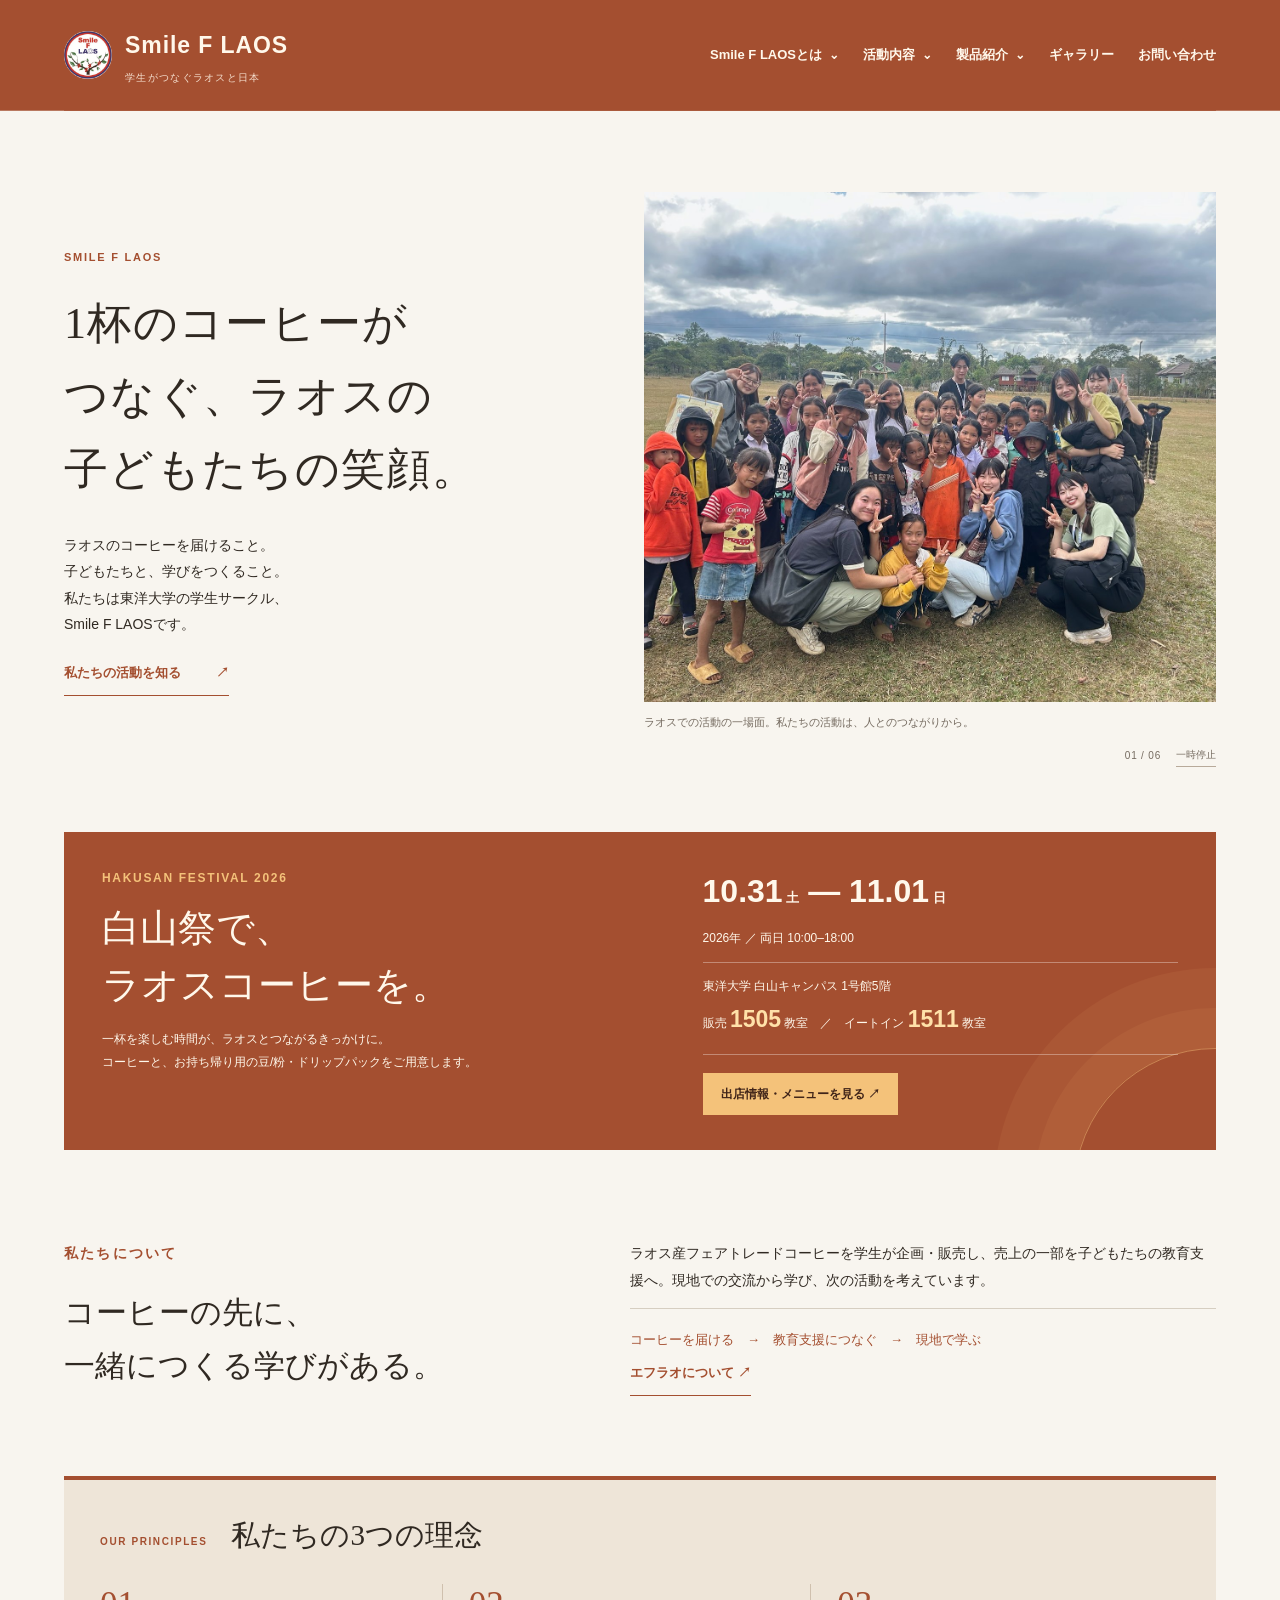
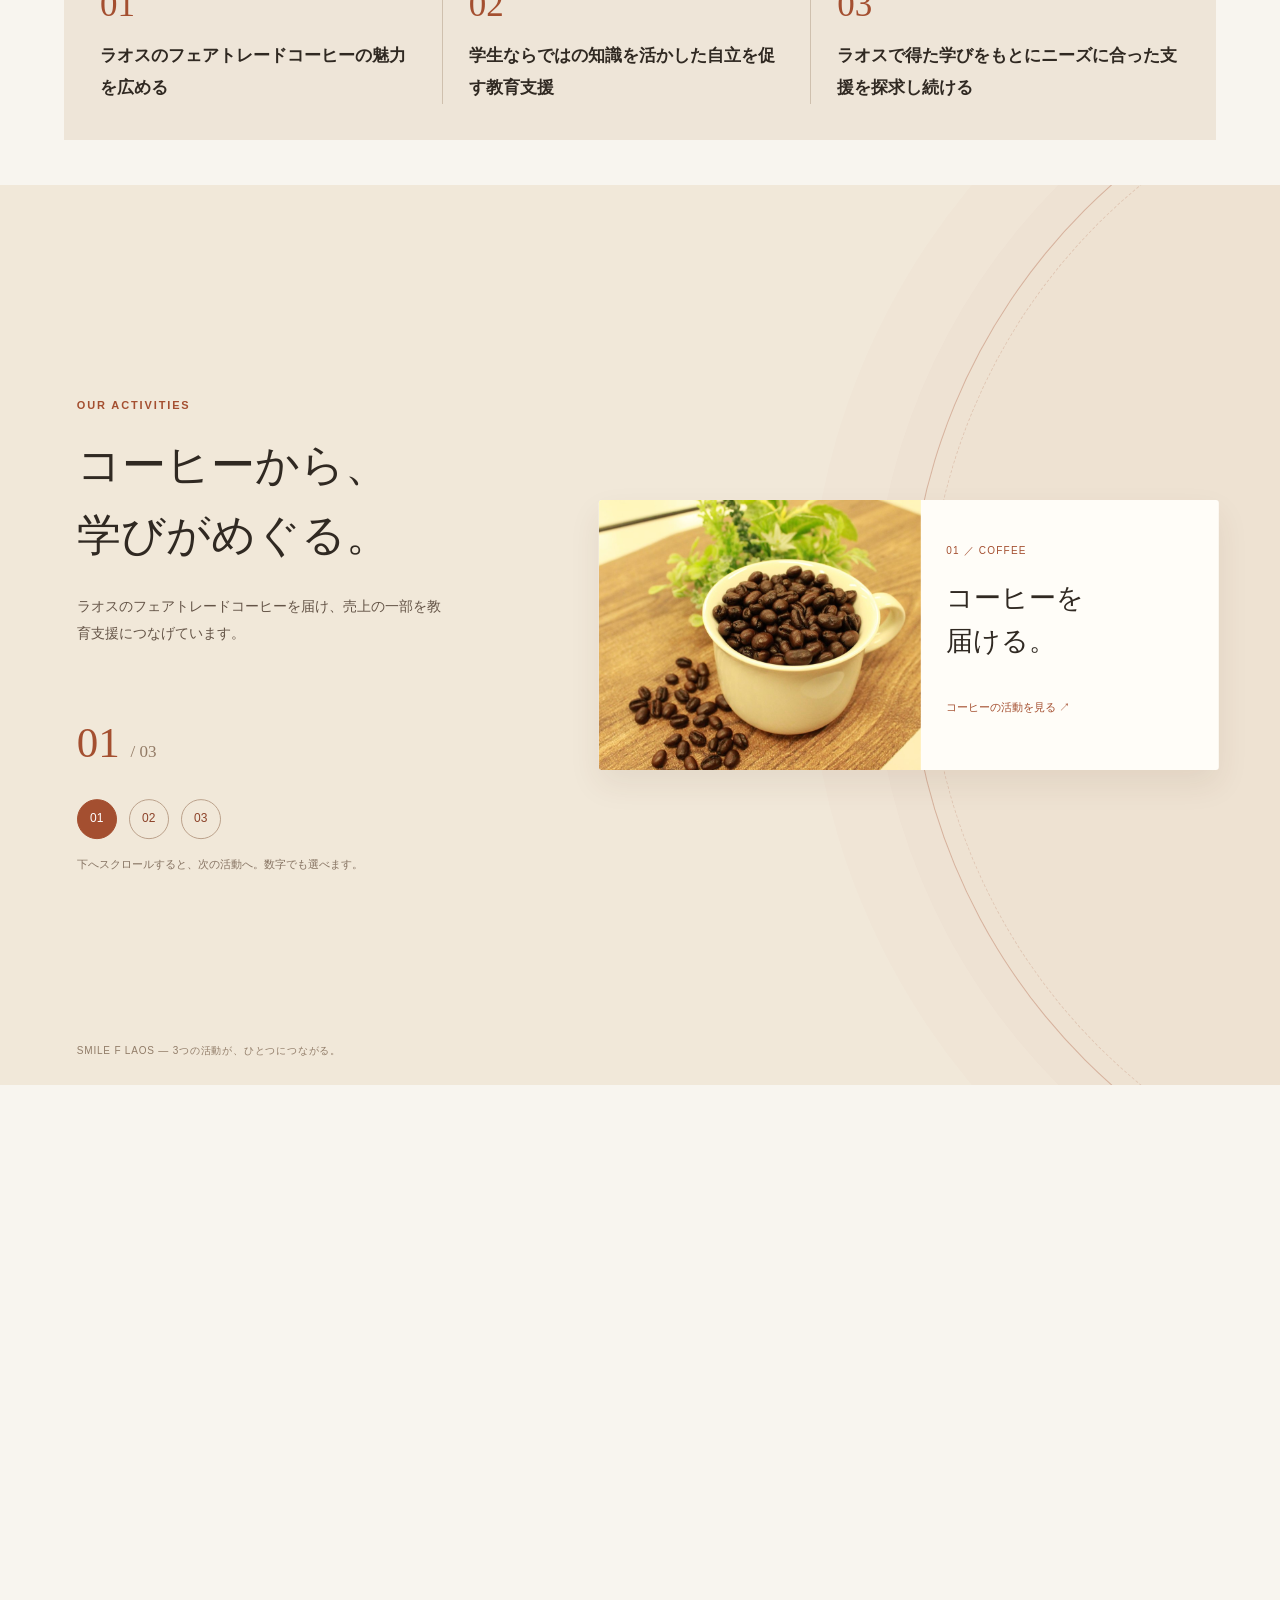
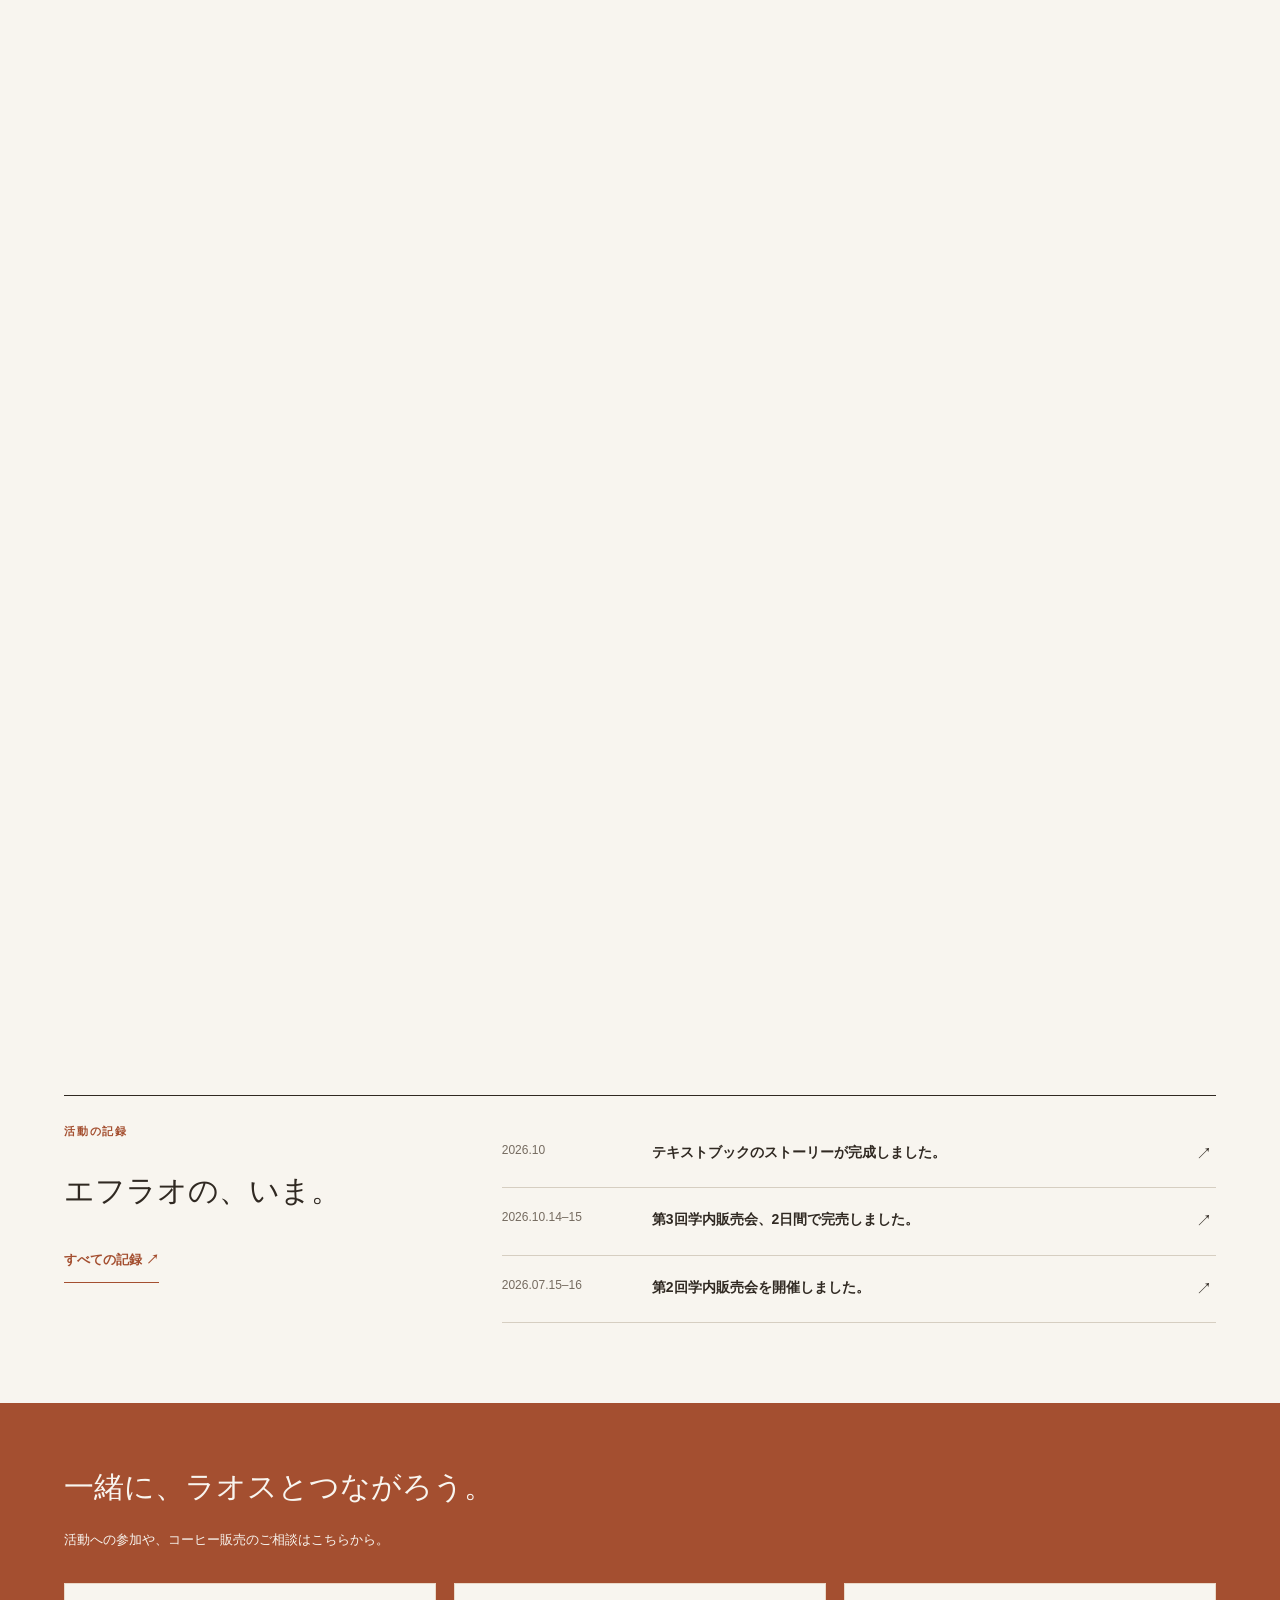
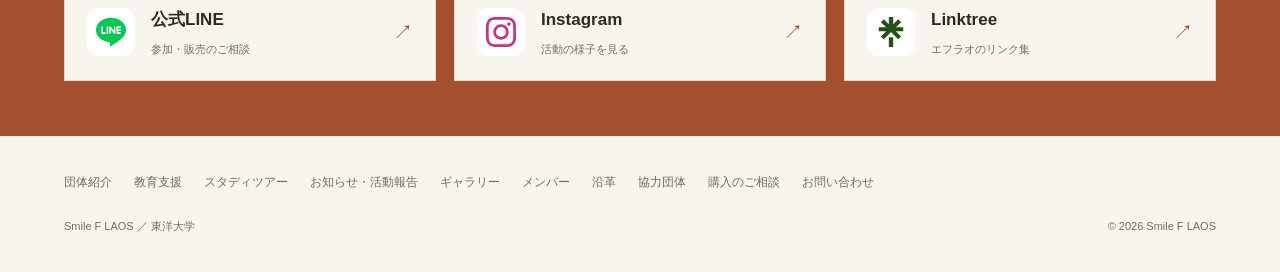
==== index.html @ 6696f531 "Improve social link previews and site icons" ====
<!doctype html>
<html lang="ja">
<head>
<meta charset="utf-8">
<meta name="viewport" content="width=device-width,initial-scale=1">
<title>Smile F LAOS｜東洋大学のラオス支援サークル</title>
<meta name="description" content="Smile F LAOS（エフラオ）は、ラオス産フェアトレードコーヒーの販売と教育支援に取り組む東洋大学の学生サークルです。白山祭2026の出店案内や活動の記録を紹介します。">
<script src="assets/js/page-start.js"></script>
<link rel="stylesheet" href="assets/css/home.css">
<link rel="stylesheet" href="assets/css/site.css?v=20261024-content">
<link rel="stylesheet" href="assets/css/home-details.css">
<link rel="stylesheet" href="assets/css/content-round.css?v=20261024">
<!-- Sharing metadata -->
<link rel="canonical" href="https://smile-f-laos.github.io/Flao-hp/">
<meta property="og:type" content="website">
<meta property="og:site_name" content="Smile F LAOS">
<meta property="og:locale" content="ja_JP">
<meta property="og:title" content="Smile F LAOS｜東洋大学のラオス支援サークル">
<meta property="og:description" content="Smile F LAOS（エフラオ）は、ラオス産フェアトレードコーヒーの販売と教育支援に取り組む東洋大学の学生サークルです。白山祭2026の出店案内や活動の記録を紹介します。">
<meta property="og:url" content="https://smile-f-laos.github.io/Flao-hp/">
<meta property="og:image" content="https://smile-f-laos.github.io/Flao-hp/assets/images/sharing/og-default.jpg">
<meta property="og:image:secure_url" content="https://smile-f-laos.github.io/Flao-hp/assets/images/sharing/og-default.jpg">
<meta property="og:image:type" content="image/jpeg">
<meta property="og:image:width" content="1200">
<meta property="og:image:height" content="630">
<meta property="og:image:alt" content="Smile F LAOS 学生がつなぐラオスと日本。ラオスでの活動写真。">
<meta name="twitter:card" content="summary_large_image">
<meta name="twitter:title" content="Smile F LAOS｜東洋大学のラオス支援サークル">
<meta name="twitter:description" content="Smile F LAOS（エフラオ）は、ラオス産フェアトレードコーヒーの販売と教育支援に取り組む東洋大学の学生サークルです。白山祭2026の出店案内や活動の記録を紹介します。">
<meta name="twitter:image" content="https://smile-f-laos.github.io/Flao-hp/assets/images/sharing/og-default.jpg">
<link rel="icon" type="image/png" sizes="32x32" href="assets/images/brand/favicon-32.png">
<link rel="apple-touch-icon" sizes="180x180" href="assets/images/brand/apple-touch-icon.png">
<!-- /Sharing metadata -->
</head>
<body>
<a class="skip-link" href="#main-content">本文へ移動</a>
<div class="wrap">
<header>
<a class="brand" href="#">
<img src="assets/images/brand/logo.jpg" alt="エフラオのロゴ">
<div>
<b>Smile F LAOS</b>
<small>学生がつなぐラオスと日本</small>
</div>
</a>
<nav class="site-nav" aria-label="グローバルナビゲーション">
<details class="site-nav-group">
<summary>Smile F LAOSとは</summary>
<div class="site-subnav">
<a href="about.html">団体紹介</a>
<a href="members.html">構成・メンバー紹介</a>
<a href="history.html">エフラオの歩み</a>
<a href="about.html#about-laos">ラオス概要</a>
</div>
</details>
<details class="site-nav-group">
<summary>活動内容</summary>
<div class="site-subnav">
<a href="#activities">主な活動</a>
<a href="coffee.html">コーヒー</a>
<a href="education.html">教育支援</a>
<a href="studytour.html">スタディツアー</a>
<a href="news.html">お知らせ</a>
</div>
</details>
<details class="site-nav-group">
<summary>製品紹介</summary>
<div class="site-subnav">
<a href="coffee.html">コーヒー</a>
<a href="order.html">購入のご相談</a>
</div>
</details>
<a href="gallery.html">ギャラリー</a>
<a href="contact.html">お問い合わせ</a>
</nav>
</header>
<main id="main-content">
<section class="hero">
<div>
<p class="eyebrow">SMILE F LAOS</p>
<h1>1杯のコーヒーが<br>つなぐ、ラオスの<br>子どもたちの笑顔。</h1>
<p class="body">ラオスのコーヒーを届けること。<br>子どもたちと、学びをつくること。<br>私たちは東洋大学の学生サークル、<br>Smile F LAOSです。</p>
<a class="textlink" href="#about">私たちの活動を知る <span>↗</span>
</a>
</div>
<figure>
<div class="hero-slideshow" aria-label="ラオスでの活動写真">
<img src="assets/images/home/hero-01.jpg" alt="ラオスでの活動写真 1" class="hero-photo-slide is-active">
<img src="assets/images/home/hero-02.jpg" alt="ラオスでの活動写真 2" class="hero-photo-slide" aria-hidden="true">
<img src="assets/images/home/hero-03.jpg" alt="ラオスでの活動写真 3" class="hero-photo-slide" aria-hidden="true">
<img src="assets/images/home/hero-04.jpg" alt="ラオスでの活動写真 4" class="hero-photo-slide" aria-hidden="true">
<img src="assets/images/home/hero-05.jpg" alt="ラオスでの活動写真 5" class="hero-photo-slide" aria-hidden="true">
<img src="assets/images/home/hero-06.jpg" alt="ラオスでの活動写真 6" class="hero-photo-slide" aria-hidden="true">
</div>
<figcaption class="caption">ラオスでの活動の一場面。私たちの活動は、人とのつながりから。</figcaption>
<div class="hero-photo-controls">
<span class="hero-photo-count" aria-hidden="true">01 / 06</span>
<button type="button" class="hero-photo-pause">一時停止</button>
</div>
</figure>
</section>
<section class="festival-v2" aria-labelledby="festival-title">
<div>
<p class="festival-kicker">HAKUSAN FESTIVAL 2026</p>
<h2 id="festival-title">白山祭で、<br>ラオスコーヒーを。</h2>
<p>一杯を楽しむ時間が、ラオスとつながるきっかけに。<br>コーヒーと、お持ち帰り用の豆/粉・ドリップパックをご用意します。</p>
</div>
<div>
<div class="festival-date">10.31<small> 土</small> — 11.01<small> 日</small>
</div>
<p>2026年 ／ 両日 10:00–18:00</p>
<div class="festival-places">東洋大学 白山キャンパス 1号館5階<br>販売 <strong>1505</strong> 教室　／　イートイン <strong>1511</strong> 教室</div>
<a class="festival-cta" href="news.html#hakusan2026">出店情報・メニューを見る ↗</a>
</div>
</section>
<section class="intro" id="about">
<div>
<p class="eyebrow">私たちについて</p>
<h2>コーヒーの先に、<br>一緒につくる学びがある。</h2>
</div>
<div>
<p>ラオス産フェアトレードコーヒーを学生が企画・販売し、売上の一部を子どもたちの教育支援へ。現地での交流から学び、次の活動を考えています。</p>
<div class="cycle">
<span>コーヒーを届ける</span>
<span>→</span>
<span>教育支援につなぐ</span>
<span>→</span>
<span>現地で学ぶ</span>
</div>

<a class="textlink" href="about.html">エフラオについて ↗</a>
</div>
<section class="home-principles-feature" aria-labelledby="home-principles-title"><div class="principles-heading"><p>OUR PRINCIPLES</p><h2 id="home-principles-title">私たちの3つの理念</h2></div><ol><li>ラオスのフェアトレードコーヒーの魅力を広める</li><li>学生ならではの知識を活かした自立を促す教育支援</li><li>ラオスで得た学びをもとにニーズに合った支援を探求し続ける</li></ol></section>
</section>
<section class="orbit-section" id="activities" aria-labelledby="orbit-title">
<div class="orbit-stage">
<div class="orbit-disk" aria-hidden="true">
</div>
<div class="orbit-copy">
<p class="orbit-kicker">OUR ACTIVITIES</p>
<h2 id="orbit-title">コーヒーから、<br>学びがめぐる。</h2>
<p class="orbit-description" aria-live="polite">ラオスのフェアトレードコーヒーを届け、売上の一部を教育支援につなげています。</p>
<div class="orbit-index">
<span id="orbit-current">01</span> <small>/ 03</small>
</div>
<div class="orbit-controls" aria-label="活動を選択">
<button type="button" data-orbit="0" aria-label="コーヒーを選ぶ" aria-pressed="true">01</button>
<button type="button" data-orbit="1" aria-label="教育支援を選ぶ" aria-pressed="false">02</button>
<button type="button" data-orbit="2" aria-label="スタディツアーを選ぶ" aria-pressed="false">03</button>
</div>
<p class="orbit-hint">下へスクロールすると、次の活動へ。数字でも選べます。</p>
</div>
<div class="orbit-window">
<a class="orbit-card" href="coffee.html">
<img src="assets/images/home/pillar-coffee.jpg" alt="コーヒーの販売活動">
<div class="orbit-card-info">
<span>01 ／ COFFEE</span>
<h3>コーヒーを<wbr>届ける。</h3>
<p>コーヒーの活動を見る ↗</p>
</div>
</a>
<a class="orbit-card" href="education.html">
<img src="assets/images/home/pillar-education.jpg" alt="教育支援の活動">
<div class="orbit-card-info">
<span>02 ／ EDUCATION</span>
<h3>子どもたちと<wbr>学ぶ。</h3>
<p>教育支援の活動を見る ↗</p>
</div>
</a>
<a class="orbit-card" href="studytour.html">
<img src="assets/images/home/pillar-studytour.jpg" alt="スタディツアーの活動">
<div class="orbit-card-info">
<span>03 ／ STUDY TOUR</span>
<h3>現地で、<wbr>出会う。</h3>
<p>スタディツアーを見る ↗</p>
</div>
</a>
</div>
<div class="orbit-footer">SMILE F LAOS — 3つの活動が、ひとつにつながる。</div>
</div>
</section>
<section class="journal" id="journal">
<div>
<p class="eyebrow">活動の記録</p>
<h2 id="news">エフラオの、いま。</h2>
<a class="textlink" href="news.html">すべての記録 ↗</a>
</div>
<ul class="entries">
<li>
<time>2026.10</time>
<a href="news.html#education-plan">テキストブックのストーリーが完成しました。</a>
<span>↗</span>
</li>
<li>
<time>2026.10.14–15</time>
<a href="news.html#campus-sale-3">第3回学内販売会、2日間で完売しました。</a>
<span>↗</span>
</li>
<li>
<time>2026.07.15–16</time>
<a href="news.html#campus-sale-2">第2回学内販売会を開催しました。</a>
<span>↗</span>
</li>
</ul>
</section>
</main>
</div>
<section class="join home-contact" id="contact">
<div>
<h2>一緒に、ラオスとつながろう。</h2>
<p>活動への参加や、コーヒー販売のご相談はこちらから。</p>
</div>
<div class="contact-links"><a class="home-social-link" href="https://lin.ee/xcI0PXX" target="_blank" rel="noopener noreferrer"><span class="social-icon"><svg fill="#06C755" aria-hidden="true" focusable="false" viewBox="0 0 24 24" xmlns="http://www.w3.org/2000/svg"><path d="M19.365 9.863c.349 0 .63.285.63.631 0 .345-.281.63-.63.63H17.61v1.125h1.755c.349 0 .63.283.63.63 0 .344-.281.629-.63.629h-2.386c-.345 0-.627-.285-.627-.629V8.108c0-.345.282-.63.63-.63h2.386c.346 0 .627.285.627.63 0 .349-.281.63-.63.63H17.61v1.125h1.755zm-3.855 3.016c0 .27-.174.51-.432.596-.064.021-.133.031-.199.031-.211 0-.391-.09-.51-.25l-2.443-3.317v2.94c0 .344-.279.629-.631.629-.346 0-.626-.285-.626-.629V8.108c0-.27.173-.51.43-.595.06-.023.136-.033.194-.033.195 0 .375.104.495.254l2.462 3.33V8.108c0-.345.282-.63.63-.63.345 0 .63.285.63.63v4.771zm-5.741 0c0 .344-.282.629-.631.629-.345 0-.627-.285-.627-.629V8.108c0-.345.282-.63.63-.63.346 0 .628.285.628.63v4.771zm-2.466.629H4.917c-.345 0-.63-.285-.63-.629V8.108c0-.345.285-.63.63-.63.348 0 .63.285.63.63v4.141h1.756c.348 0 .629.283.629.63 0 .344-.282.629-.629.629M24 10.314C24 4.943 18.615.572 12 .572S0 4.943 0 10.314c0 4.811 4.27 8.842 10.035 9.608.391.082.923.258 1.058.59.12.301.079.766.038 1.08l-.164 1.02c-.045.301-.24 1.186 1.049.645 1.291-.539 6.916-4.078 9.436-6.975C23.176 14.393 24 12.458 24 10.314"/></svg></span><span class="social-label"><strong>公式LINE</strong><small>参加・販売のご相談</small></span><span class="social-arrow" aria-hidden="true">↗</span></a><a class="home-social-link" href="https://www.instagram.com/smile_f_laos?igsh=MWttajM1NHFvYXE2eQ==" target="_blank" rel="noopener noreferrer"><span class="social-icon"><svg fill="#C13584" aria-hidden="true" focusable="false" viewBox="0 0 24 24" xmlns="http://www.w3.org/2000/svg"><path d="M7.0301.084c-1.2768.0602-2.1487.264-2.911.5634-.7888.3075-1.4575.72-2.1228 1.3877-.6652.6677-1.075 1.3368-1.3802 2.127-.2954.7638-.4956 1.6365-.552 2.914-.0564 1.2775-.0689 1.6882-.0626 4.947.0062 3.2586.0206 3.6671.0825 4.9473.061 1.2765.264 2.1482.5635 2.9107.308.7889.72 1.4573 1.388 2.1228.6679.6655 1.3365 1.0743 2.1285 1.38.7632.295 1.6361.4961 2.9134.552 1.2773.056 1.6884.069 4.9462.0627 3.2578-.0062 3.668-.0207 4.9478-.0814 1.28-.0607 2.147-.2652 2.9098-.5633.7889-.3086 1.4578-.72 2.1228-1.3881.665-.6682 1.0745-1.3378 1.3795-2.1284.2957-.7632.4966-1.636.552-2.9124.056-1.2809.0692-1.6898.063-4.948-.0063-3.2583-.021-3.6668-.0817-4.9465-.0607-1.2797-.264-2.1487-.5633-2.9117-.3084-.7889-.72-1.4568-1.3876-2.1228C21.2982 1.33 20.628.9208 19.8378.6165 19.074.321 18.2017.1197 16.9244.0645 15.6471.0093 15.236-.005 11.977.0014 8.718.0076 8.31.0215 7.0301.0839m.1402 21.6932c-1.17-.0509-1.8053-.2453-2.2287-.408-.5606-.216-.96-.4771-1.3819-.895-.422-.4178-.6811-.8186-.9-1.378-.1644-.4234-.3624-1.058-.4171-2.228-.0595-1.2645-.072-1.6442-.079-4.848-.007-3.2037.0053-3.583.0607-4.848.05-1.169.2456-1.805.408-2.2282.216-.5613.4762-.96.895-1.3816.4188-.4217.8184-.6814 1.3783-.9003.423-.1651 1.0575-.3614 2.227-.4171 1.2655-.06 1.6447-.072 4.848-.079 3.2033-.007 3.5835.005 4.8495.0608 1.169.0508 1.8053.2445 2.228.408.5608.216.96.4754 1.3816.895.4217.4194.6816.8176.9005 1.3787.1653.4217.3617 1.056.4169 2.2263.0602 1.2655.0739 1.645.0796 4.848.0058 3.203-.0055 3.5834-.061 4.848-.051 1.17-.245 1.8055-.408 2.2294-.216.5604-.4763.96-.8954 1.3814-.419.4215-.8181.6811-1.3783.9-.4224.1649-1.0577.3617-2.2262.4174-1.2656.0595-1.6448.072-4.8493.079-3.2045.007-3.5825-.006-4.848-.0608M16.953 5.5864A1.44 1.44 0 1 0 18.39 4.144a1.44 1.44 0 0 0-1.437 1.4424M5.8385 12.012c.0067 3.4032 2.7706 6.1557 6.173 6.1493 3.4026-.0065 6.157-2.7701 6.1506-6.1733-.0065-3.4032-2.771-6.1565-6.174-6.1498-3.403.0067-6.156 2.771-6.1496 6.1738M8 12.0077a4 4 0 1 1 4.008 3.9921A3.9996 3.9996 0 0 1 8 12.0077"/></svg></span><span class="social-label"><strong>Instagram</strong><small>活動の様子を見る</small></span><span class="social-arrow" aria-hidden="true">↗</span></a><a class="home-social-link" href="https://linktr.ee/smileflaos" target="_blank" rel="noopener noreferrer"><span class="social-icon"><svg fill="#254F1A" aria-hidden="true" focusable="false" viewBox="0 0 24 24" xmlns="http://www.w3.org/2000/svg"><path d="m13.73635 5.85251 4.00467-4.11665 2.3248 2.3808-4.20064 4.00466h5.9085v3.30473h-5.9365l4.22865 4.10766-2.3248 2.3338L12.0005 12.099l-5.74052 5.76852-2.3248-2.3248 4.22864-4.10766h-5.9375V8.12132h5.9085L3.93417 4.11666l2.3248-2.3808 4.00468 4.11665V0h3.4727zm-3.4727 10.30614h3.4727V24h-3.4727z"/></svg></span><span class="social-label"><strong>Linktree</strong><small>エフラオのリンク集</small></span><span class="social-arrow" aria-hidden="true">↗</span></a></div>
</section>
<footer class="wrap">
<nav class="footer-nav" aria-label="サイト内のページ">
<a href="about.html">団体紹介</a>
<a href="education.html">教育支援</a>
<a href="studytour.html">スタディツアー</a>
<a href="news.html">お知らせ・活動報告</a>
<a href="gallery.html">ギャラリー</a>
<a href="members.html">メンバー</a>
<a href="history.html">沿革</a>
<a href="partners.html">協力団体</a>
<a href="order.html">購入のご相談</a>
<a href="contact.html">お問い合わせ</a>
</nav>
<span>Smile F LAOS ／ 東洋大学</span>
<span>© 2026 Smile F LAOS</span>
</footer>
<script src="assets/js/home.js" defer></script>
<script src="assets/js/navigation.js?v=20261023-top" defer></script>
</body>
</html>
---- assets/css/home.css ----
:root{--rust:#a44f30;--ink:#302922;--paper:#f8f5ef;--line:#d6cec1;--muted:#756b60}
*{box-sizing:border-box}
body{margin:0;background:var(--paper);color:var(--ink);font-family:"Yu Gothic","Hiragino Kaku Gothic ProN",sans-serif;line-height:1.9}
a{color:inherit;text-decoration:none}
a:hover{text-decoration:underline;text-underline-offset:6px}
img{display:block;width:100%;object-fit:cover}
button{font:inherit}
.wrap{width:min(1180px,90%);margin:auto}
header{display:flex;align-items:center;justify-content:space-between;padding:24px 0;border-bottom:1px solid var(--line)}
.brand{display:flex;align-items:center;gap:13px}
.brand img{width:48px;height:48px;border-radius:50%}
.brand b{font-size:23px;letter-spacing:.04em}
.brand small{display:block;font-size:10px;letter-spacing:.13em}
nav{display:flex;gap:32px;font-size:13px;font-weight:bold}
.hero{display:grid;grid-template-columns:1fr 1.12fr;gap:6%;align-items:center;padding:65px 0 55px}
.eyebrow{font-size:11px;letter-spacing:.16em;color:var(--rust);font-weight:bold;margin:0 0 20px}
.hero h1{font-family:"Yu Mincho","Hiragino Mincho ProN",serif;font-weight:500;font-size:clamp(34px,3.45vw,52px);line-height:1.65;letter-spacing:.03em;margin:0 0 25px}
.hero p.body{max-width:27em;font-size:14px}
.hero figure{margin:0;align-self:start;padding-top:16px}
.hero img{aspect-ratio:1.12;object-position:50% 48%}
.caption{font-size:11px;color:var(--muted);margin:10px 0}
.textlink{display:inline-flex;gap:35px;align-items:center;font-size:13px;font-weight:bold;border-bottom:1px solid var(--rust);padding:9px 0;color:var(--rust)}
.event{border-top:1px solid var(--rust);border-bottom:1px solid var(--rust);padding:23px 0;display:grid;grid-template-columns:170px 1fr auto;align-items:center;gap:25px}
.event strong{font-size:24px;color:var(--rust)}
.event p{margin:0;font-size:13px}
.event small{font-size:11px;color:var(--muted)}
.intro{display:grid;grid-template-columns:1fr 1.3fr;gap:10%;padding:90px 0}
.intro h2,.section-title{font-family:"Yu Mincho",serif;font-weight:500;font-size:31px;line-height:1.7;margin:0}
.intro p{margin-top:0;font-size:14px}
.cycle{font-size:13px;color:var(--rust);display:flex;gap:13px;flex-wrap:wrap;align-items:center;border-top:1px solid var(--line);padding-top:19px}
.section-head{display:flex;align-items:end;justify-content:space-between;border-top:1px solid var(--ink);padding-top:22px;margin-bottom:36px}
.coffee{display:grid;grid-template-columns:1.15fr 1fr;gap:8%;align-items:center}
.coffee img{aspect-ratio:1.5}
.number{font-size:11px;color:var(--rust);letter-spacing:.12em}
.coffee h3,.pair h3{font-family:"Yu Mincho",serif;font-size:29px;font-weight:500;line-height:1.65;margin:12px 0 20px}
.coffee p,.pair p{font-size:14px}
.pair{display:grid;grid-template-columns:1fr 1fr;gap:8%;margin:65px 0 90px}
.pair img{aspect-ratio:1.65}
.pair article:last-child{padding-top:65px}
.journal{border-top:1px solid var(--ink);padding:25px 0 80px;display:grid;grid-template-columns:1fr 2fr;gap:7%}
.journal h2{font-family:"Yu Mincho",serif;font-size:30px;font-weight:500;margin:0 0 20px}
.entries{padding:0;margin:0;list-style:none}
.entries li{border-bottom:1px solid var(--line);padding:18px 0;display:grid;grid-template-columns:135px 1fr 20px;gap:15px}
.entries time{font-size:12px;color:var(--muted)}
.entries a{font-size:14px;font-weight:bold}
.join{background:var(--rust);color:var(--paper);padding:55px 5%;display:flex;justify-content:space-between;align-items:center;gap:30px}
.join h2{font-family:"Yu Mincho",serif;font-size:30px;font-weight:500;margin:0}
.join p{font-size:13px}
.join a{border-bottom:1px solid currentColor;padding:10px;font-size:13px}
footer{padding:35px 0;font-size:11px;display:flex;justify-content:space-between;color:var(--muted)}
 @media(max-width:760px){header{padding:18px 0;flex-wrap:wrap;gap:16px}
.brand{width:100%}
.brand b{font-size:19px}
.brand img{width:40px;height:40px}
nav{width:100%;justify-content:space-between;gap:10px;font-size:11px}
.hero{grid-template-columns:1fr;padding:38px 0 30px;gap:18px}
.hero h1{font-size:34px}
.hero figure{padding:0}
.hero img{aspect-ratio:1.3}
.hero p.body{font-size:13px}
.event{grid-template-columns:1fr;gap:6px;padding:20px 0}
.event strong{font-size:21px}
.event .textlink{justify-self:start}
.intro{grid-template-columns:1fr;padding:50px 0;gap:20px}
.intro h2,.section-title{font-size:27px}
.coffee{grid-template-columns:1fr;gap:25px}
.coffee h3,.pair h3{font-size:25px}
.pair{grid-template-columns:1fr;gap:40px;margin:45px 0 55px}
.pair article:last-child{padding:0}
.journal{grid-template-columns:1fr;padding-bottom:45px;gap:20px}
.entries li{grid-template-columns:1fr 20px;gap:4px}
.entries time{grid-column:1/-1}
.join{display:block;padding:35px 5%}
.join h2{font-size:27px}
.join a{display:inline-block}
footer{display:block}
}



.hero-slideshow{position:relative;width:100%;aspect-ratio:1.12;overflow:hidden}
.hero .hero-photo-slide{position:absolute;inset:0;width:100%;height:100%;object-fit:cover;object-position:50% 48%;opacity:0;transition:opacity 1s ease}
.hero .hero-photo-slide.is-active{opacity:1}
.hero-photo-controls{display:flex;justify-content:flex-end;align-items:center;gap:15px;margin-top:4px;color:#756b60;font-size:10px;letter-spacing:.08em}
.hero-photo-pause{font:inherit;color:inherit;background:none;border:0;border-bottom:1px solid #b8aa9a;padding:2px 0;cursor:pointer}
@media(max-width:760px){.hero-slideshow{aspect-ratio:1.3}
}
@media(prefers-reduced-motion:reduce){.hero .hero-photo-slide{transition:none}
}


header{position:relative;isolation:isolate;color:#fff8eb;border-bottom:0}
header:before{content:"";position:absolute;z-index:-1;inset:0;background:#a44f30;box-shadow:0 0 0 100vmax #a44f30;clip-path:inset(0 -100vmax);pointer-events:none}
header .brand small{color:#f5dfce}
header nav a{color:#fff8eb}
header .brand img{background:#fff}
body{overflow-x:clip}



.orbit-section{position:relative;width:var(--screen-width,100%);margin-left:calc(50% - var(--screen-width,100%)/2);height:270svh;margin-bottom:80px}
.orbit-stage{height:100svh;min-height:680px;position:sticky;top:0;overflow:clip;background:#f1e8d9}
.orbit-disk{position:absolute;left:115%;top:50%;width:1000px;height:1000px;transform:translate(-50%,-50%);border:1px solid #a44f3055;border-radius:50%;background:#a44f3009;box-shadow:0 0 0 36px #a44f3005,0 0 0 100px #a44f3004;pointer-events:none}
.orbit-disk:after{content:'';position:absolute;inset:18px;border:1px dashed #a44f3030;border-radius:50%}
.orbit-copy{position:absolute;z-index:5;left:6vw;top:50%;transform:translateY(-50%);width:30%;max-width:375px}
.orbit-kicker{font-size:11px;letter-spacing:.17em;color:#a44f30;font-weight:700}
.orbit-copy h2{font-family:'Yu Mincho',serif;font-size:clamp(30px,3.4vw,48px);font-weight:500;line-height:1.6;margin:15px 0 23px}
.orbit-description{font-size:14px;line-height:1.9;color:#645447;min-height:95px}
.orbit-index{font-family:Georgia,serif;font-size:43px;color:#a44f30;margin-top:12px}
.orbit-index small{font-size:17px;color:#927a65}
.orbit-controls{display:flex;gap:12px;margin:15px 0}
.orbit-controls button{width:40px;height:40px;border-radius:50%;border:1px solid #bba18b;background:transparent;color:#8c4229;font-size:12px;cursor:pointer}
.orbit-controls button[aria-pressed=true]{background:#a44f30;border-color:#a44f30;color:white}
.orbit-hint{font-size:11px;color:#867362}
.orbit-window{position:absolute;inset:0 0 0 40%;overflow:clip;clip-path:inset(15% 0 15% 0);mask-image:linear-gradient(to bottom,transparent 15%,#000 25%,#000 75%,transparent 85%)}
.orbit-card{position:absolute;left:0;top:0;display:grid;grid-template-columns:52% 48%;width:min(620px,50vw);height:270px;overflow:hidden;background:#fffdf8;color:#302922;text-decoration:none;border-radius:3px;box-shadow:0 14px 32px #51361e15;transform-origin:center;will-change:transform,opacity}
.orbit-card img{width:100%;height:100%;object-fit:cover}
.orbit-card-info{padding:28px 25px;display:flex;flex-direction:column;justify-content:center}
.orbit-card-info span{font-size:10px;letter-spacing:.12em;color:#a44f30}
.orbit-card-info h3{font-family:'Yu Mincho',serif;font-weight:500;font-size:27px;line-height:1.6;margin:17px 0 23px}
.orbit-card-info p{font-size:11px;color:#a44f30}
.orbit-card:hover{text-decoration:none}
.orbit-card-info h3{word-break:keep-all}
.orbit-card:focus-visible{outline:3px solid #a44f30;outline-offset:5px}
.orbit-footer{position:absolute;bottom:25px;left:6vw;font-size:10px;color:#917c68;letter-spacing:.08em}
.festival-v2{position:relative;overflow:hidden;background:#a44f30;color:#fff8eb;padding:35px 38px;display:grid;grid-template-columns:1.2fr 1fr;gap:30px;isolation:isolate;margin:10px 0 0}
.festival-v2:after{content:'';position:absolute;width:280px;height:280px;border:1px solid #f4c27a77;border-radius:50%;right:-140px;bottom:-180px;box-shadow:0 0 0 40px #f4c27a11,0 0 0 80px #f4c27a11;z-index:-1}
.festival-kicker{font-size:11px;font-weight:700;letter-spacing:.14em;color:#f4c27a;margin:0}
.festival-v2 h2{font-family:'Yu Mincho',serif;font-weight:500;font-size:38px;line-height:1.5;margin:10px 0 14px}
.festival-v2 p{font-size:12px}
.festival-date{font-size:32px;font-weight:750;line-height:1.5}
.festival-date small{font-size:13px}
.festival-places{font-size:12px;padding:12px 0;margin:10px 0 18px;border-top:1px solid #ffffff55;border-bottom:1px solid #ffffff55}
.festival-places strong{font-size:23px;color:#ffe1a9}
.festival-cta{display:inline-block;padding:10px 18px;background:#f4c27a;color:#402419;font-size:12px;font-weight:bold;text-decoration:none}

@media(max-width:760px){.orbit-section{height:250svh;margin-bottom:45px}
.orbit-stage{height:100svh;min-height:740px}
.orbit-copy{left:6vw;top:30px;transform:none;width:88%;max-width:none}
.orbit-copy h2{font-size:29px;line-height:1.45;margin:10px 0}
.orbit-description{font-size:12px;min-height:47px;margin:8px 0;max-width:340px}
.orbit-index{font-size:29px;display:inline-block;margin:0}
.orbit-controls{display:inline-flex;margin:5px 0 8px 20px}
.orbit-controls button{width:34px;height:34px}
.orbit-hint{font-size:10px;margin:4px 0}
.orbit-window{inset:38% 0 8%;clip-path:inset(0);mask-image:linear-gradient(to bottom,transparent,#000 17%,#000 83%,transparent)}
.orbit-card{width:90vw;height:205px;grid-template-columns:47% 53%}
.orbit-card-info{padding:15px}
.orbit-card-info h3{font-size:20px;margin:12px 0}
.orbit-card-info span{font-size:9px}
.orbit-card-info p{font-size:10px;line-height:1.6}
.orbit-footer{font-size:9px;bottom:18px;max-width:86%;line-height:1.8}
.festival-v2{grid-template-columns:1fr;padding:27px 24px;gap:20px}
.festival-v2 h2{font-size:31px}
.festival-date{font-size:31px}
}

@media(prefers-reduced-motion:reduce){html{scroll-behavior:auto}
.orbit-section{height:auto}
.orbit-stage{position:relative;height:auto;min-height:0;padding:40px 6vw}
.orbit-copy{position:static;width:100%;max-width:650px;transform:none}
.orbit-disk,.orbit-controls,.orbit-index,.orbit-hint,.orbit-footer{display:none}
.orbit-window{position:static;clip-path:none;mask-image:none;overflow:visible}
.orbit-card{position:relative;width:100%;max-width:650px;margin:25px 0;transform:none!important;opacity:1!important;visibility:visible!important;pointer-events:auto!important}
}


footer{flex-wrap:wrap;gap:22px}
.footer-nav{flex-basis:100%;display:flex;flex-wrap:wrap;justify-content:flex-start;gap:10px 22px;font-size:12px;font-weight:400}
.contact-links{display:flex;flex-wrap:wrap;gap:12px 22px}
.skip-link{position:absolute;left:16px;top:-100px;background:#302922;color:white;padding:10px 16px;z-index:10}
.skip-link:focus{top:8px}

.home-principles{font-size:13px;margin:18px 0 8px}.home-principles summary{cursor:pointer;color:#a44f30}.home-principles ol{padding-left:1.6em;margin:12px 0}.home-principles li{margin:8px 0}

@media(max-width:760px){.hero h1{font-size:clamp(27px,8.6vw,34px)}}
@media(max-width:480px){header nav{display:grid;grid-template-columns:1fr 1fr;gap:8px 20px;font-size:12px}header nav a{white-space:nowrap}}
---- assets/css/site.css ----
/* 全ページ共通：採用した配色・書体・ヘッダー・フッター */
:root{--rust:#a44f30;--ink:#302922;--paper:#f8f5ef;--line:#d6cec1;--muted:#756b60;--primary:#a44f30;--primary-dark:#7f3d25;--accent:#f4c27a;--text-main:#302922;--text-sub:#756b60}
*{box-sizing:border-box}body{margin:0;background:var(--paper);color:var(--ink);font-family:'Yu Gothic','Hiragino Kaku Gothic ProN',sans-serif;line-height:1.9;overflow-x:clip}a{color:inherit;text-decoration:none}a:hover{text-decoration:underline;text-underline-offset:6px}img{display:block;max-width:100%;object-fit:cover}button,input,summary{font:inherit}button,summary{touch-action:manipulation}a:focus-visible,button:focus-visible,summary:focus-visible{outline:2px solid var(--rust);outline-offset:5px}section,[id]{scroll-margin-top:24px}.wrap{width:min(1180px,90%);margin:auto}
header{position:relative;isolation:isolate;z-index:50;display:flex;align-items:center;justify-content:space-between;padding:24px 0;color:#fff8eb}header:before{content:'';position:absolute;z-index:-1;inset:0;background:#a44f30;box-shadow:0 0 0 100vmax #a44f30;clip-path:inset(0 -100vmax);pointer-events:none}.brand{display:flex;align-items:center;gap:13px}.brand img{width:48px;height:48px;border-radius:50%;background:white}.brand b{font-size:23px;letter-spacing:.04em}.brand small{display:block;font-size:10px;letter-spacing:.13em;color:#f5dfce}header nav a{color:#fff8eb}.join{background:var(--rust);color:var(--paper);padding:55px max(5vw,24px);display:flex;justify-content:space-between;align-items:center;gap:30px}.join h2{font-family:'Yu Mincho',serif;font-size:30px;font-weight:500;margin:0}.join p{font-size:13px}.join a{border-bottom:1px solid currentColor;padding:10px;font-size:13px}.contact-links{display:flex;flex-wrap:wrap;gap:12px 22px}footer{padding:35px 0;font-size:11px;display:flex;justify-content:space-between;flex-wrap:wrap;gap:22px;color:var(--muted)}.footer-nav{flex-basis:100%;display:flex;flex-wrap:wrap;justify-content:flex-start;gap:10px 22px;font-size:12px;font-weight:400}.skip-link{position:absolute;left:16px;top:-100px;background:#302922;color:white;padding:10px 16px;z-index:100}.skip-link:focus{top:8px}
@media(max-width:760px){header{padding:18px 0;flex-wrap:wrap;gap:16px}.brand{width:100%}.brand b{font-size:19px}.brand img{width:40px;height:40px}.join{display:block;padding:35px 5%}.join h2{font-size:27px}.join a{display:inline-block}footer{display:block}.footer-nav{margin-bottom:22px}}
/* 旧版のページ案内を現在のヘッダーに引き継ぐ。 */
header .site-nav{display:flex;align-items:center;justify-content:flex-end;gap:24px;font-size:13px;width:auto}
.site-nav-group{position:relative;padding-block:12px;margin-block:-12px}
.site-nav-group summary{cursor:pointer;list-style:none;white-space:nowrap}
.site-nav-group summary::-webkit-details-marker{display:none}
.site-nav-group summary:after{content:'⌄';display:inline-block;margin-left:7px;font-size:12px;transition:transform .15s}
.site-nav-group[open] summary:after{transform:rotate(180deg)}
.site-nav-group summary:focus-visible{outline:2px solid #f4c27a;outline-offset:5px}
.site-subnav{position:absolute;top:100%;left:-16px;min-width:210px;padding:9px 0;background:#fffaf2;border:1px solid #d6cec1;box-shadow:0 10px 24px #3029221c;z-index:30}
header .site-subnav a{display:block;padding:10px 18px;color:#302922;font-size:13px;font-weight:500;white-space:nowrap}
header .site-subnav a:hover,header .site-subnav a:focus-visible{background:#efe4d6;text-decoration:none}
@media(max-width:760px){header .site-nav{display:grid;grid-template-columns:repeat(2,minmax(0,1fr));justify-content:normal;align-items:start;gap:12px 16px;width:100%;font-size:12px}.site-nav-group{padding-block:0;margin-block:0}.site-nav-group[open]{grid-column:1/-1}.site-subnav{position:static;min-width:0;width:100%;padding:6px 0;box-shadow:none;margin-top:8px}.site-nav-group summary{padding:2px 0}header .site-subnav a{padding:10px 15px}}

header{z-index:50}

header .site-nav{font-weight:700}header a:focus-visible{outline-color:#f4c27a}
.back-to-top{position:fixed;right:max(20px,env(safe-area-inset-right));bottom:calc(20px + env(safe-area-inset-bottom));z-index:60;width:54px;min-height:64px;padding:9px 5px;border:1px solid #fff8eb70;border-radius:27px;background:var(--rust,#a44f30);color:#fff8eb;box-shadow:0 3px 14px #3029222b;display:flex;flex-direction:column;align-items:center;justify-content:center;gap:2px;cursor:pointer;line-height:1.3}
.back-to-top[hidden]{display:none}
.back-to-top svg{display:block;flex-shrink:0}
.back-to-top span{font-size:10px;font-weight:700;letter-spacing:.06em}
.back-to-top:hover{background:#803c24}
.back-to-top:focus-visible{outline:3px solid #f4c27a;outline-offset:3px}
@media(max-width:760px){.back-to-top{right:max(12px,env(safe-area-inset-right));bottom:calc(12px + env(safe-area-inset-bottom));width:48px;min-height:58px;border-radius:24px}}
---- assets/css/home-details.css ----
/* トップページ専用。共通ヘッダー・お問い合わせには影響させない。 */
.home-principles-feature{grid-column:1/-1;margin-top:35px;background:#eee5d8;border-top:4px solid var(--rust);padding:32px 36px 36px}
.principles-heading{display:flex;align-items:baseline;gap:24px;flex-wrap:wrap;margin-bottom:25px}
.intro .principles-heading p{font-size:10px;font-weight:700;letter-spacing:.16em;color:var(--rust);margin:0}
.intro .principles-heading h2{font-size:29px;line-height:1.6}
.home-principles-feature ol{list-style:none;counter-reset:principle;display:grid;grid-template-columns:repeat(3,minmax(0,1fr));gap:26px;padding:0;margin:0}
.home-principles-feature li{counter-increment:principle;font-size:17px;font-weight:600;line-height:1.9;padding:0 24px 0 0;border-right:1px solid #cfc0ae}
.home-principles-feature li:last-child{border:0;padding-right:0}
.home-principles-feature li:before{content:'0' counter(principle);display:block;font-family:Georgia,serif;font-size:35px;line-height:1.2;font-weight:400;color:var(--rust);margin-bottom:14px}
.join.home-contact{display:block}
.home-contact>div:first-child{margin-bottom:30px}
.home-contact h2{text-wrap:balance}
.home-contact .contact-links{display:grid;grid-template-columns:repeat(3,minmax(0,1fr));gap:18px;max-width:1180px}
.home-contact .home-social-link{display:flex;align-items:center;gap:16px;color:var(--ink);background:var(--paper);border:1px solid #ead9c8;padding:20px 22px;text-decoration:none;min-width:0}
.home-contact .home-social-link:hover{background:#fff;box-shadow:0 3px 0 #763b25}
.social-icon{display:flex;align-items:center;justify-content:center;width:48px;height:48px;background:#fff;flex-shrink:0;border-radius:12px}
.home-contact .social-icon svg{display:block;width:30px;height:30px;object-fit:contain}
.social-label{display:block;min-width:0}
.social-label strong{display:block;font-size:17px;font-weight:700}
.social-label small{display:block;font-size:11px;color:var(--muted);margin-top:3px}
.social-arrow{margin-left:auto;color:var(--rust);font-size:20px}
.home-contact a:focus-visible{outline:2px solid #fff;outline-offset:5px}
@media(max-width:1000px){.home-contact .home-social-link{padding:18px 14px;gap:10px}.social-label strong{font-size:15px}.social-icon{width:40px;height:40px}.home-contact .social-icon svg{width:26px;height:26px}}
@media(max-width:760px){.home-principles-feature{padding:25px 22px;margin-top:30px}.principles-heading{gap:8px;display:block;margin-bottom:20px}.intro .principles-heading h2{font-size:26px;margin-top:8px}.home-principles-feature ol{grid-template-columns:1fr;gap:0}.home-principles-feature li{display:grid;grid-template-columns:35px 1fr;gap:16px;border-right:0;border-bottom:1px solid #cfc0ae;padding:20px 0;font-size:16px}.home-principles-feature li:first-child{padding-top:0}.home-principles-feature li:last-child{padding-bottom:0}.home-principles-feature li:before{font-size:28px;margin:3px 0 0}.home-contact .contact-links{grid-template-columns:1fr;gap:12px}.home-contact .home-social-link{padding:15px 18px;gap:16px}.social-label strong{font-size:17px}}
---- assets/css/content-round.css ----
.program-layout{display:grid;grid-template-columns:minmax(0,1.15fr) minmax(0,1fr);gap:clamp(24px,5vw,64px);align-items:start}
.program-photos{display:grid;gap:30px;padding-top:28px}
.program-photos .story-photo img{max-height:330px;object-fit:contain;background:#eee9e1}
.event-schedule{display:grid;grid-template-columns:repeat(3,minmax(0,1fr));gap:28px}
.event-schedule article{border-top:2px solid var(--rust);padding:18px 0}
.event-schedule .event-date{font-size:12px;color:var(--rust);font-weight:700;margin:0}
.event-schedule h3{margin:12px 0;font-size:20px}
.event-schedule p{font-size:14px;line-height:1.9}
.gallery-updating{border-top:1px solid var(--line);border-bottom:1px solid var(--line);padding:30px 0;margin-bottom:30px}
.gallery-updating h2{font-family:'Yu Mincho',serif;font-size:24px;font-weight:500;margin:0 0 10px}
.gallery-updating p{font-size:14px;color:var(--muted);margin:0}
.contact-options{display:grid;grid-template-columns:repeat(3,minmax(0,1fr));gap:22px;margin:25px 0}
.contact-options a{border-top:2px solid var(--rust);background:#eee5d8;padding:24px;display:block}
.contact-options strong{display:block;font-size:20px;color:var(--rust)}
.contact-options span{display:block;font-size:13px;margin-top:12px}
.contact-note{font-size:13px;line-height:1.9;color:var(--muted);margin:20px 0}
.comments-frame{display:block;width:100%;min-height:1000px;border:0;background:var(--paper)}
@media(max-width:760px){.program-layout,.event-schedule,.contact-options{grid-template-columns:1fr}.program-photos{padding-top:0;grid-template-columns:1fr 1fr;gap:16px}.program-photos .story-photo img{height:180px;object-fit:contain}.event-schedule{gap:16px}.contact-options{gap:16px}.comments-frame{min-height:1150px}}

.contact-options .contact-card-heading{display:flex;align-items:center;gap:14px}
.contact-options .contact-card-icon{display:flex;align-items:center;justify-content:center;flex:0 0 34px;width:34px;height:34px;margin:0}
.contact-card-icon svg{display:block;width:30px;height:30px}
.contact-options .contact-card-heading>span:last-child{font-size:20px;margin:0}
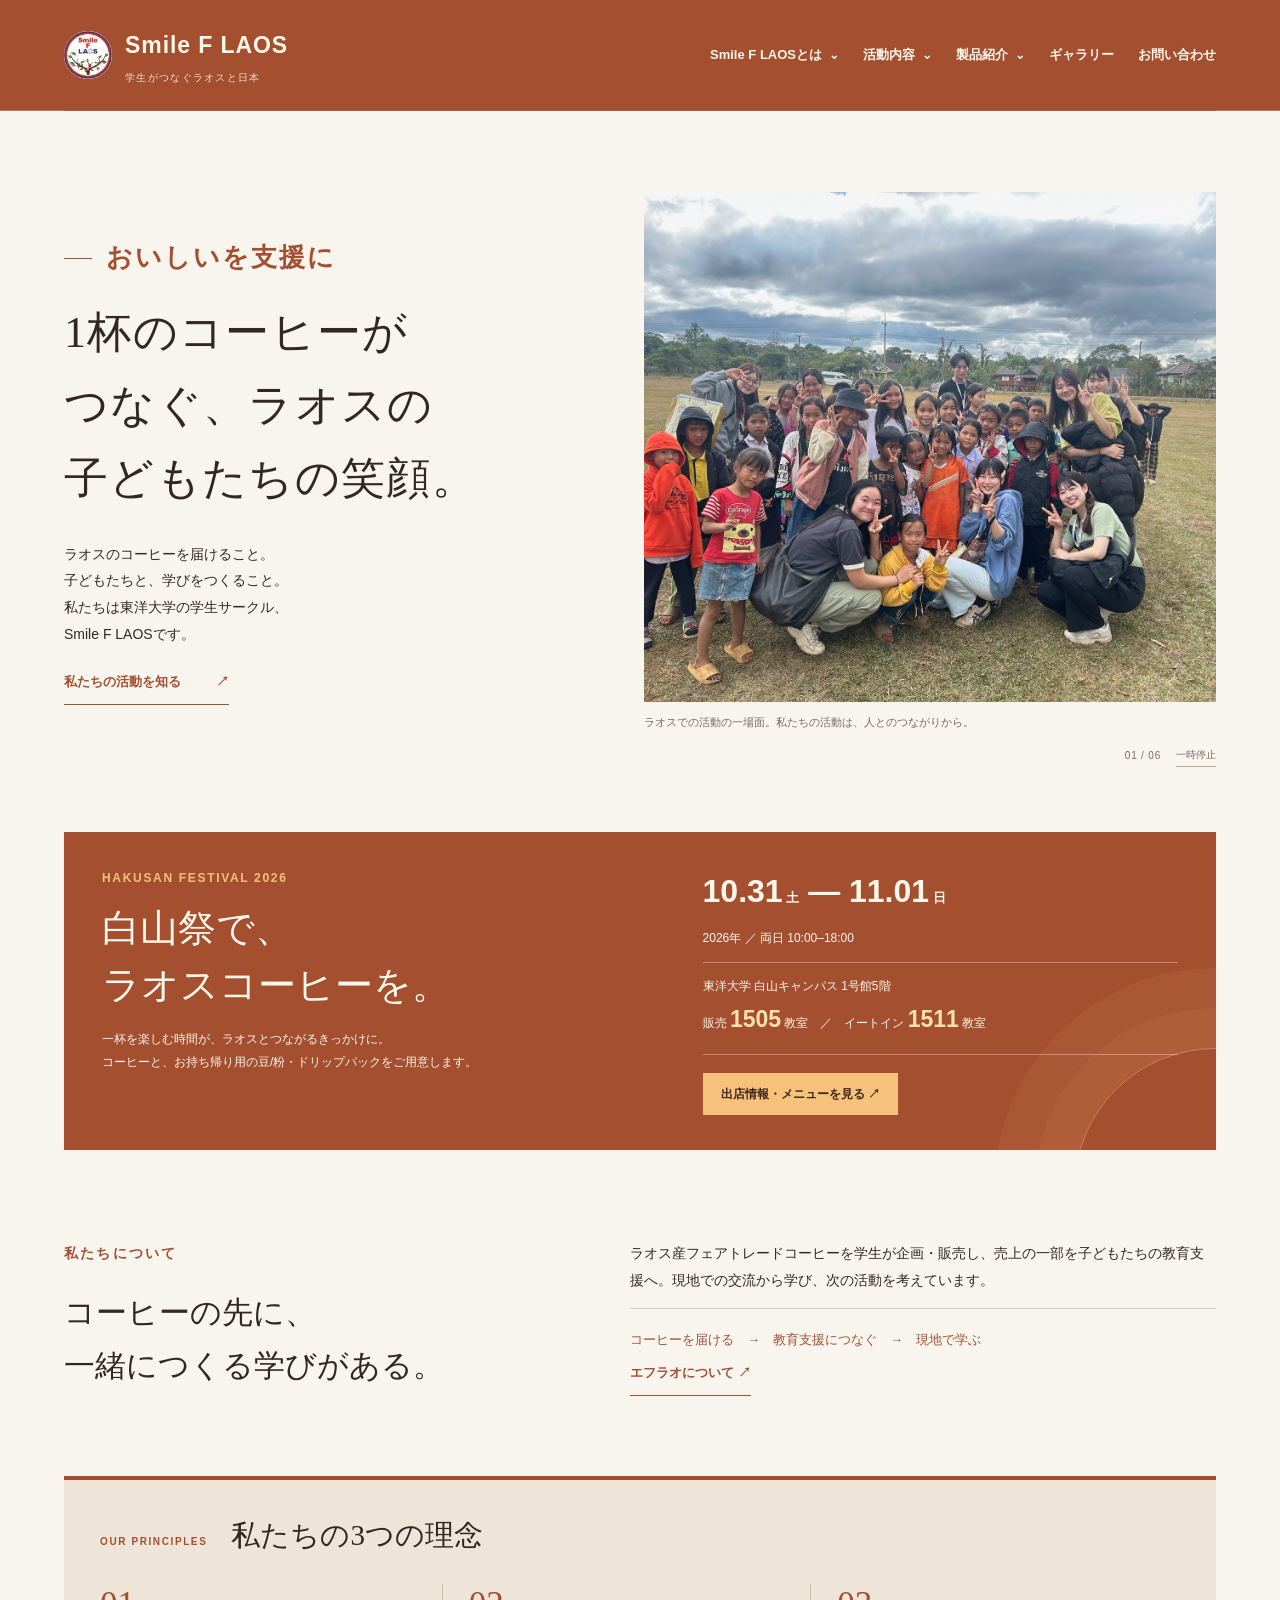
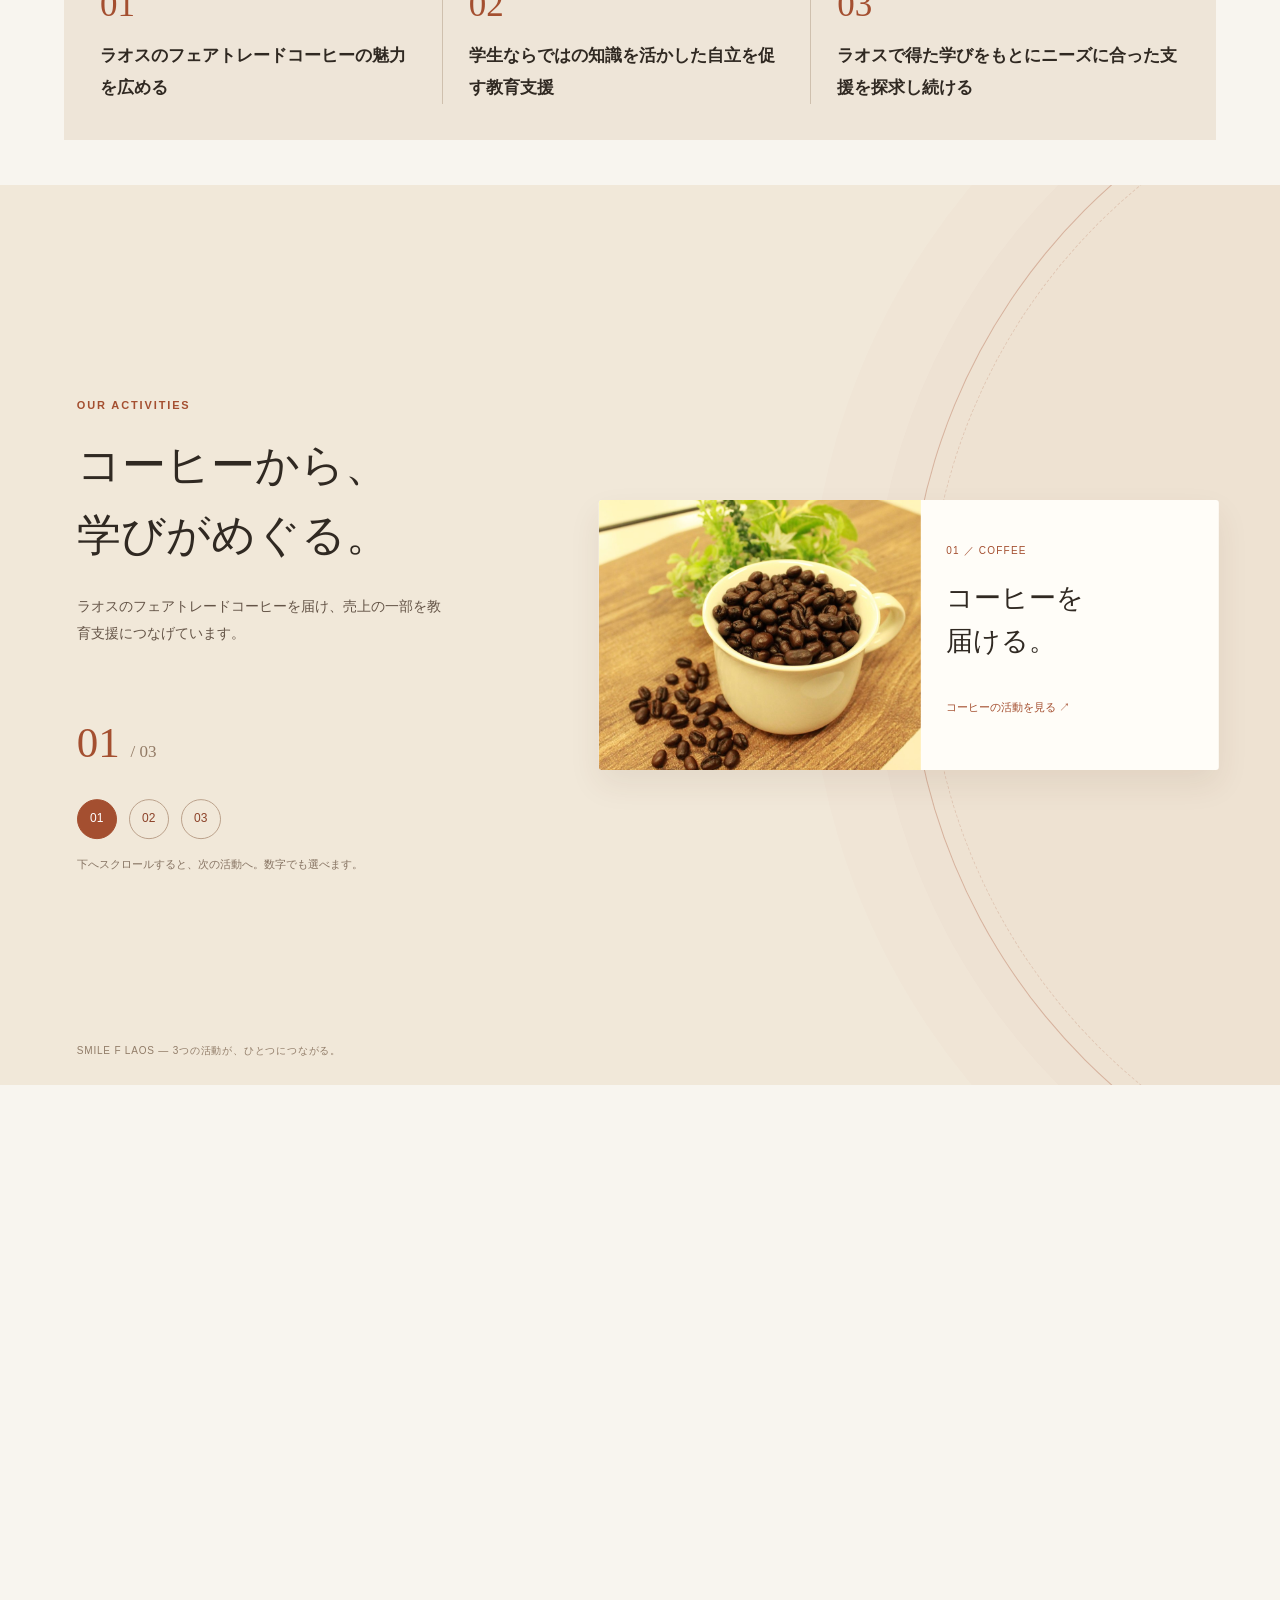
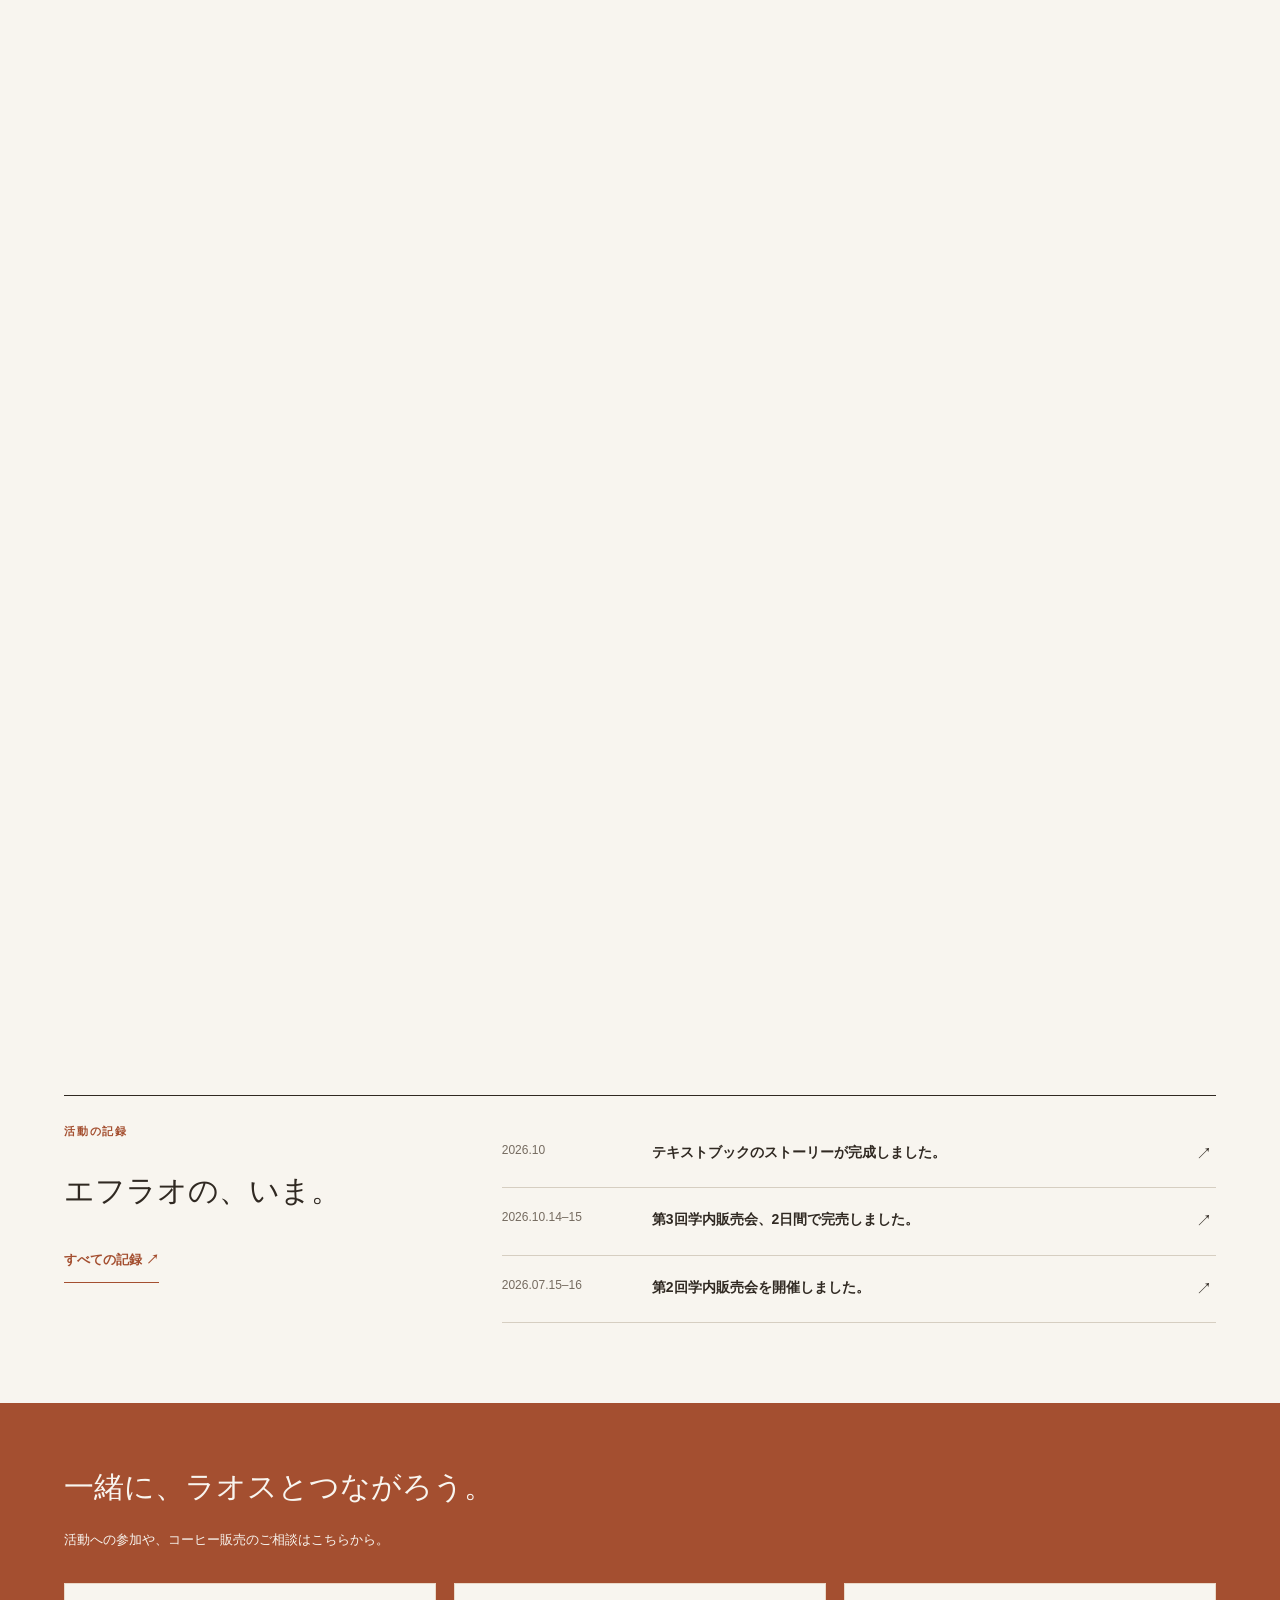
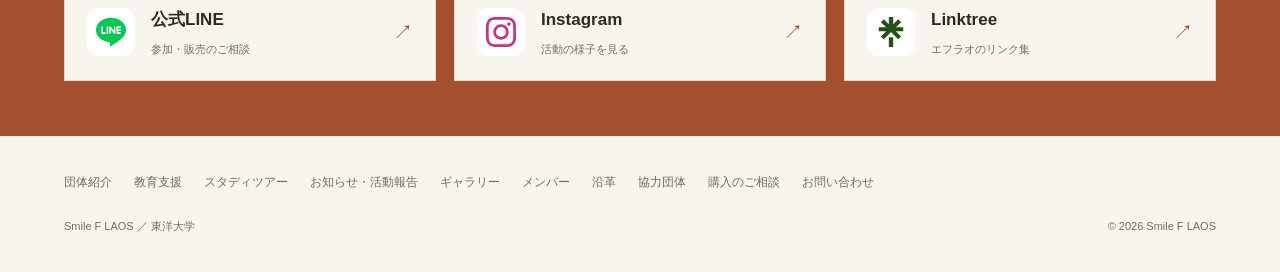
==== commit 83b2688c: "Add the circle catchphrase to the homepage hero" ====
--- a/index.html
+++ b/index.html
@@ -3,20 +3,41 @@
 <head>
 <meta charset="utf-8">
 <meta name="viewport" content="width=device-width,initial-scale=1">
-<title>Smile F LAOS｜東洋大学のラオス支援サークル</title>
-<meta name="description" content="Smile F LAOS（エフラオ）は、ラオス産フェアトレードコーヒーの販売と教育支援に取り組む東洋大学の学生サークルです。白山祭2026の出店案内や活動の記録を紹介します。">
+<title>Smile F LAOS（エフラオ）｜ラオスと日本をつなぐ東洋大学学生サークル</title>
+<meta name="description" content="学生がつなぐラオスと日本。ラオス産フェアトレードコーヒーの販売、教育支援、スタディツアーに取り組む東洋大学の学生サークルです。活動紹介や販売情報、写真をご覧いただけます。">
 <script src="assets/js/page-start.js"></script>
-<link rel="stylesheet" href="assets/css/home.css">
+<link rel="stylesheet" href="assets/css/home.css?v=20261029-tagline">
 <link rel="stylesheet" href="assets/css/site.css?v=20261024-content">
 <link rel="stylesheet" href="assets/css/home-details.css">
 <link rel="stylesheet" href="assets/css/content-round.css?v=20261024">
+<script type="application/ld+json">
+{
+  "@context": "https://schema.org",
+  "@graph": [
+    {
+      "@type": "Organization",
+      "@id": "https://smile-f-laos.github.io/Flao-hp/#organization",
+      "name": "Smile F LAOS",
+      "alternateName": "エフラオ",
+      "url": "https://smile-f-laos.github.io/Flao-hp/",
+      "logo": "https://smile-f-laos.github.io/Flao-hp/assets/images/brand/logo.jpg",
+      "description": "学生がつなぐラオスと日本。ラオス産フェアトレードコーヒーの販売、教育支援、スタディツアーに取り組む東洋大学の学生サークルです。活動紹介や販売情報、写真をご覧いただけます。",
+      "sameAs": [
+        "https://www.instagram.com/smile_f_laos/",
+        "https://lin.ee/xcI0PXX",
+        "https://linktr.ee/smileflaos"
+      ]
+    }
+  ]
+}
+</script>
 <!-- Sharing metadata -->
 <link rel="canonical" href="https://smile-f-laos.github.io/Flao-hp/">
 <meta property="og:type" content="website">
 <meta property="og:site_name" content="Smile F LAOS">
 <meta property="og:locale" content="ja_JP">
-<meta property="og:title" content="Smile F LAOS｜東洋大学のラオス支援サークル">
-<meta property="og:description" content="Smile F LAOS（エフラオ）は、ラオス産フェアトレードコーヒーの販売と教育支援に取り組む東洋大学の学生サークルです。白山祭2026の出店案内や活動の記録を紹介します。">
+<meta property="og:title" content="Smile F LAOS（エフラオ）｜ラオスと日本をつなぐ東洋大学学生サークル">
+<meta property="og:description" content="学生がつなぐラオスと日本。ラオス産フェアトレードコーヒーの販売、教育支援、スタディツアーに取り組む東洋大学の学生サークルです。活動紹介や販売情報、写真をご覧いただけます。">
 <meta property="og:url" content="https://smile-f-laos.github.io/Flao-hp/">
 <meta property="og:image" content="https://smile-f-laos.github.io/Flao-hp/assets/images/sharing/og-default.jpg">
 <meta property="og:image:secure_url" content="https://smile-f-laos.github.io/Flao-hp/assets/images/sharing/og-default.jpg">
@@ -25,10 +46,10 @@
 <meta property="og:image:height" content="630">
 <meta property="og:image:alt" content="Smile F LAOS 学生がつなぐラオスと日本。ラオスでの活動写真。">
 <meta name="twitter:card" content="summary_large_image">
-<meta name="twitter:title" content="Smile F LAOS｜東洋大学のラオス支援サークル">
-<meta name="twitter:description" content="Smile F LAOS（エフラオ）は、ラオス産フェアトレードコーヒーの販売と教育支援に取り組む東洋大学の学生サークルです。白山祭2026の出店案内や活動の記録を紹介します。">
+<meta name="twitter:title" content="Smile F LAOS（エフラオ）｜ラオスと日本をつなぐ東洋大学学生サークル">
+<meta name="twitter:description" content="学生がつなぐラオスと日本。ラオス産フェアトレードコーヒーの販売、教育支援、スタディツアーに取り組む東洋大学の学生サークルです。活動紹介や販売情報、写真をご覧いただけます。">
 <meta name="twitter:image" content="https://smile-f-laos.github.io/Flao-hp/assets/images/sharing/og-default.jpg">
-<link rel="icon" type="image/png" sizes="32x32" href="assets/images/brand/favicon-32.png">
+<link rel="icon" type="image/png" sizes="48x48" href="assets/images/brand/favicon-48.png">
 <link rel="apple-touch-icon" sizes="180x180" href="assets/images/brand/apple-touch-icon.png">
 <!-- /Sharing metadata -->
 </head>
@@ -77,7 +98,7 @@
 <main id="main-content">
 <section class="hero">
 <div>
-<p class="eyebrow">SMILE F LAOS</p>
+<p class="hero-tagline">おいしいを支援に</p>
 <h1>1杯のコーヒーが<br>つなぐ、ラオスの<br>子どもたちの笑顔。</h1>
 <p class="body">ラオスのコーヒーを届けること。<br>子どもたちと、学びをつくること。<br>私たちは東洋大学の学生サークル、<br>Smile F LAOSです。</p>
 <a class="textlink" href="#about">私たちの活動を知る <span>↗</span>
--- a/assets/css/home.css
+++ b/assets/css/home.css
@@ -176,3 +176,6 @@
 
 @media(max-width:760px){.hero h1{font-size:clamp(27px,8.6vw,34px)}}
 @media(max-width:480px){header nav{display:grid;grid-template-columns:1fr 1fr;gap:8px 20px;font-size:12px}header nav a{white-space:nowrap}}
+
+.hero-tagline{display:flex;align-items:center;gap:14px;margin:0 0 18px;color:var(--rust);font-family:"Yu Mincho","Hiragino Mincho ProN",serif;font-size:clamp(22px,2vw,28px);font-weight:600;line-height:1.6;letter-spacing:.08em}
+.hero-tagline::before{content:"";display:block;flex:0 0 28px;height:1px;background:currentColor}
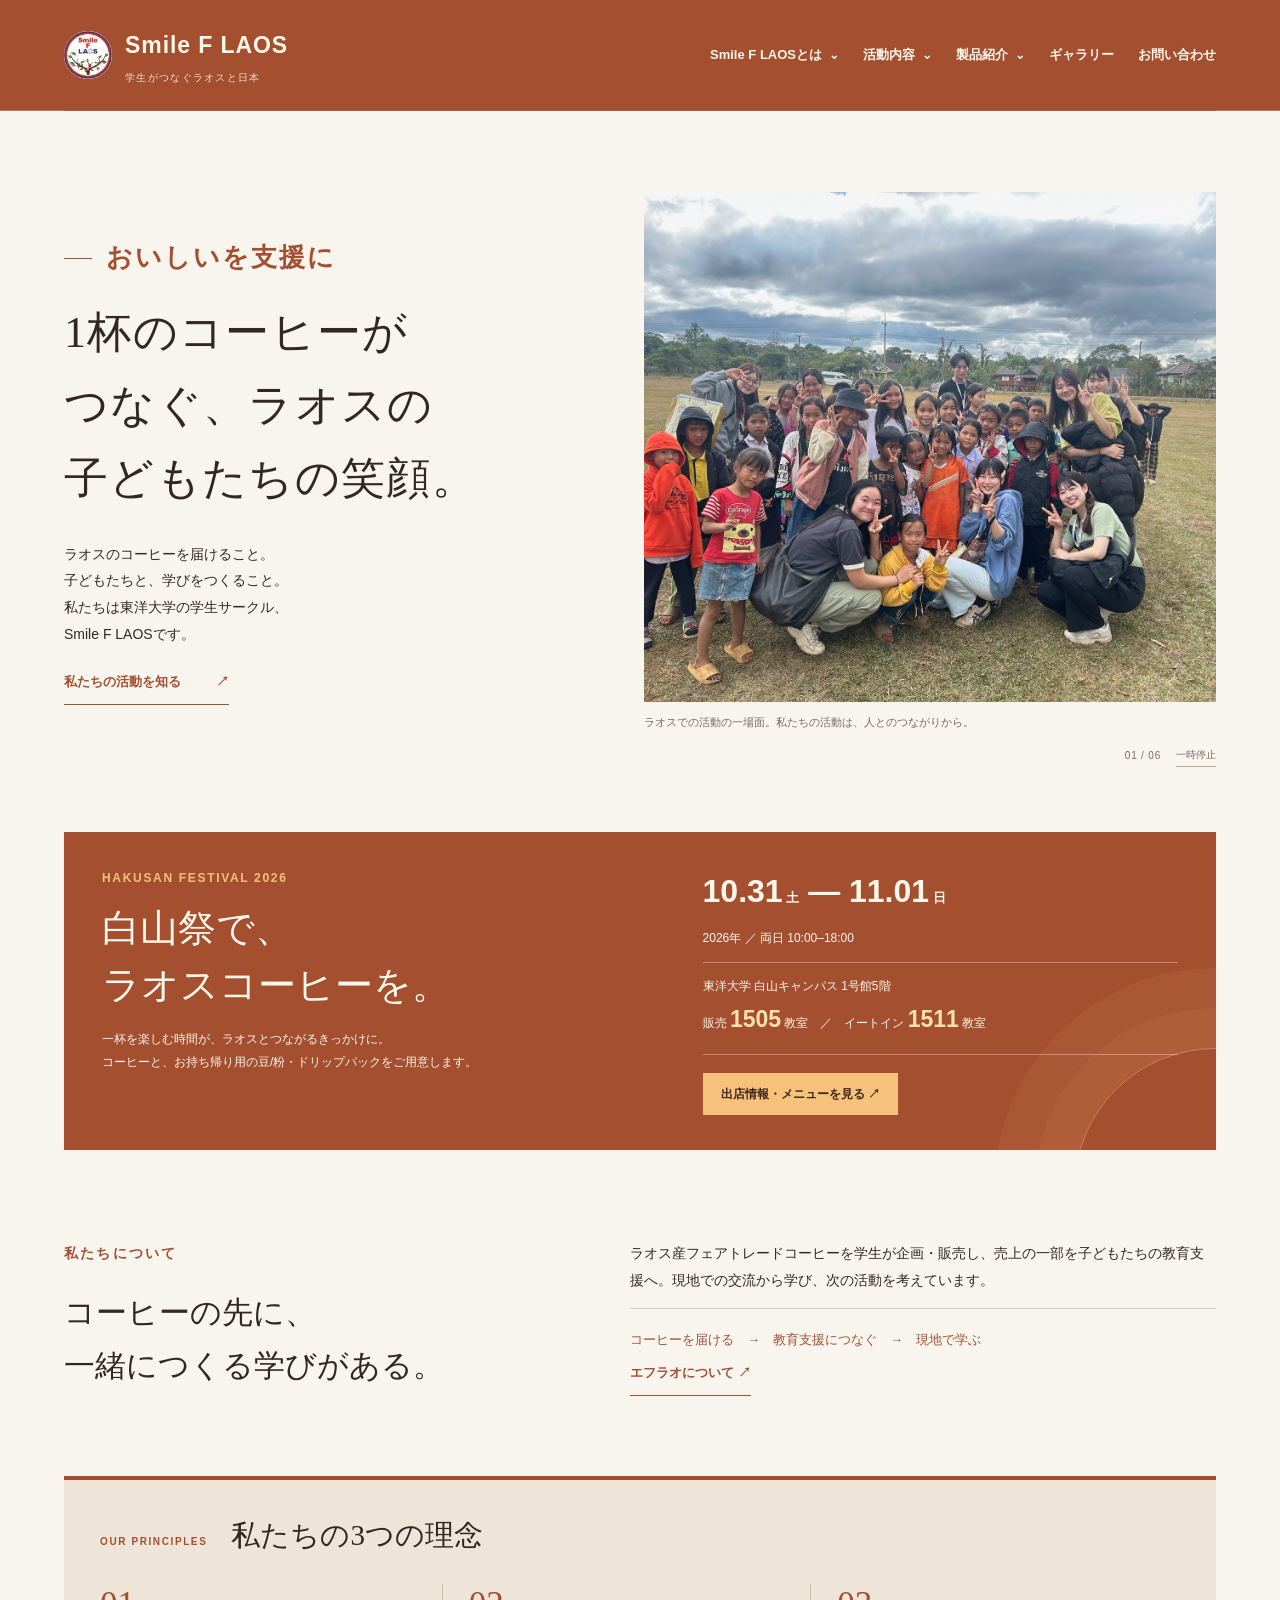
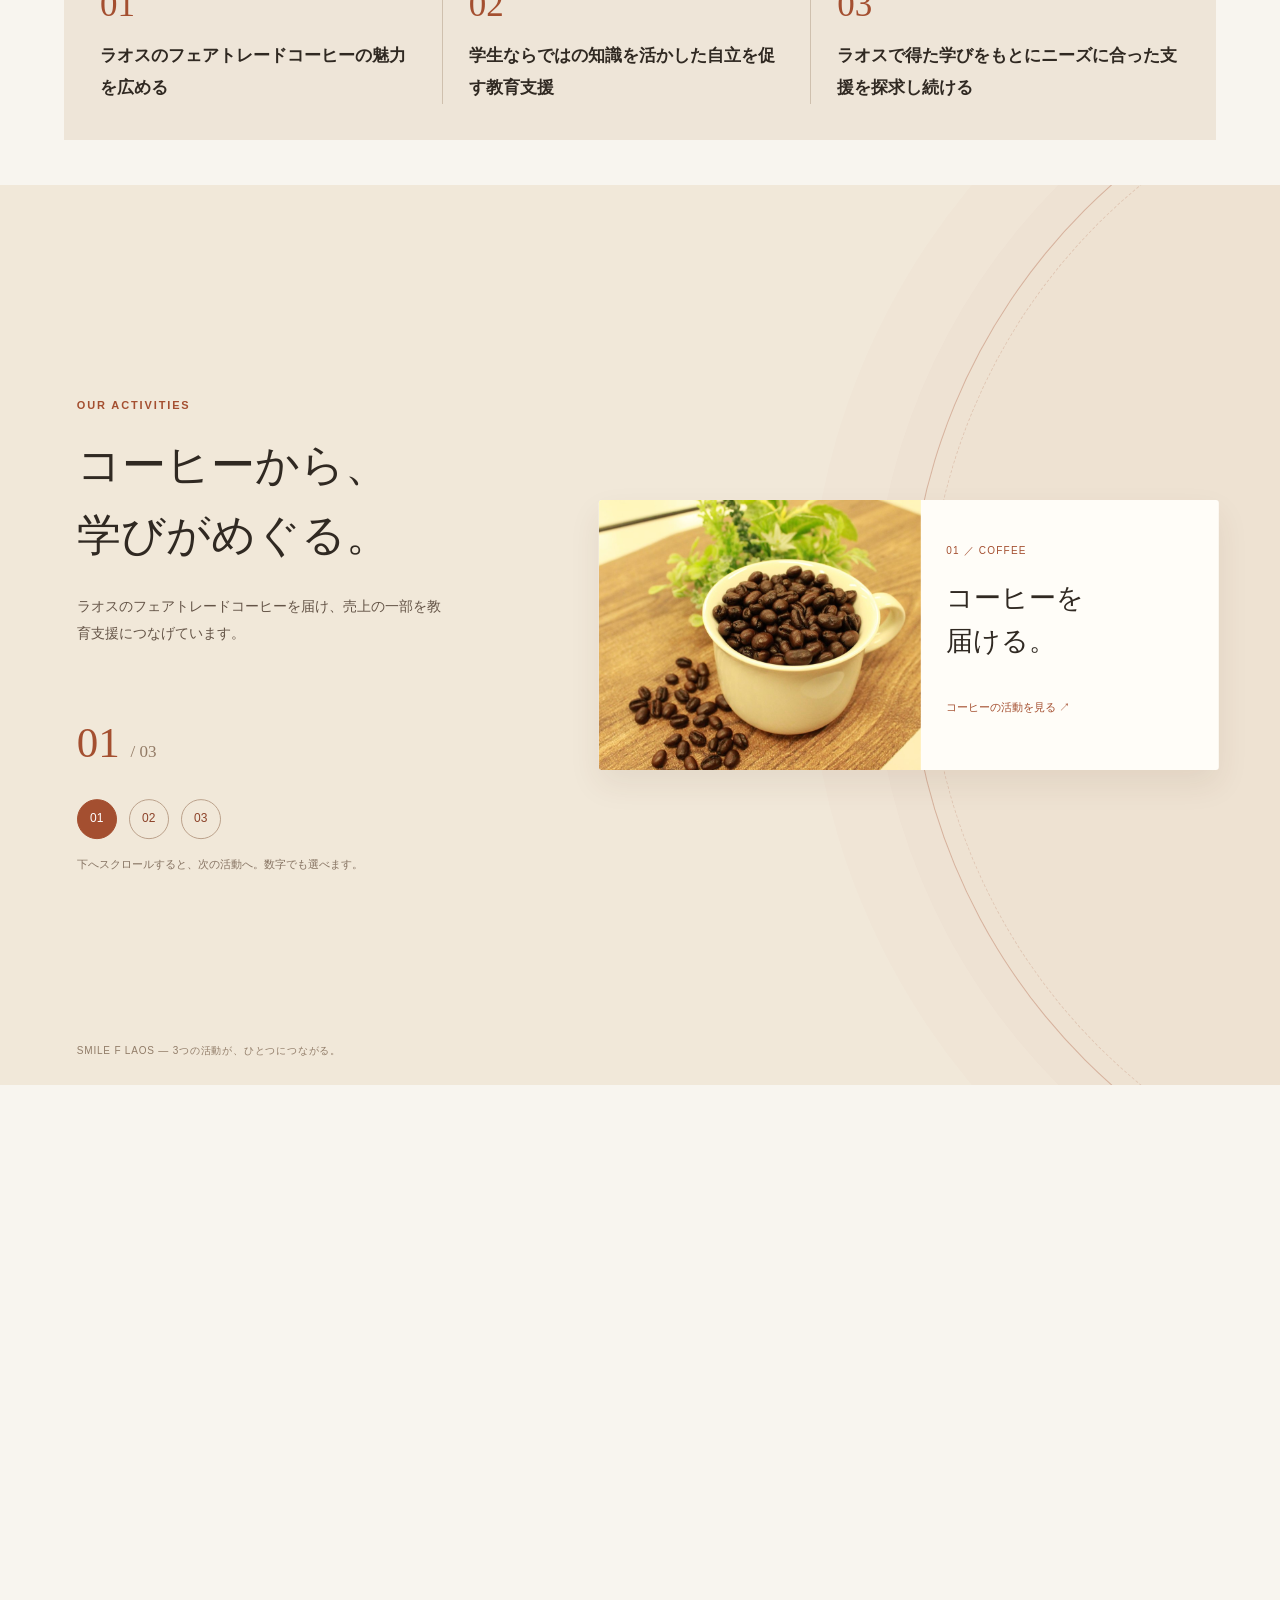
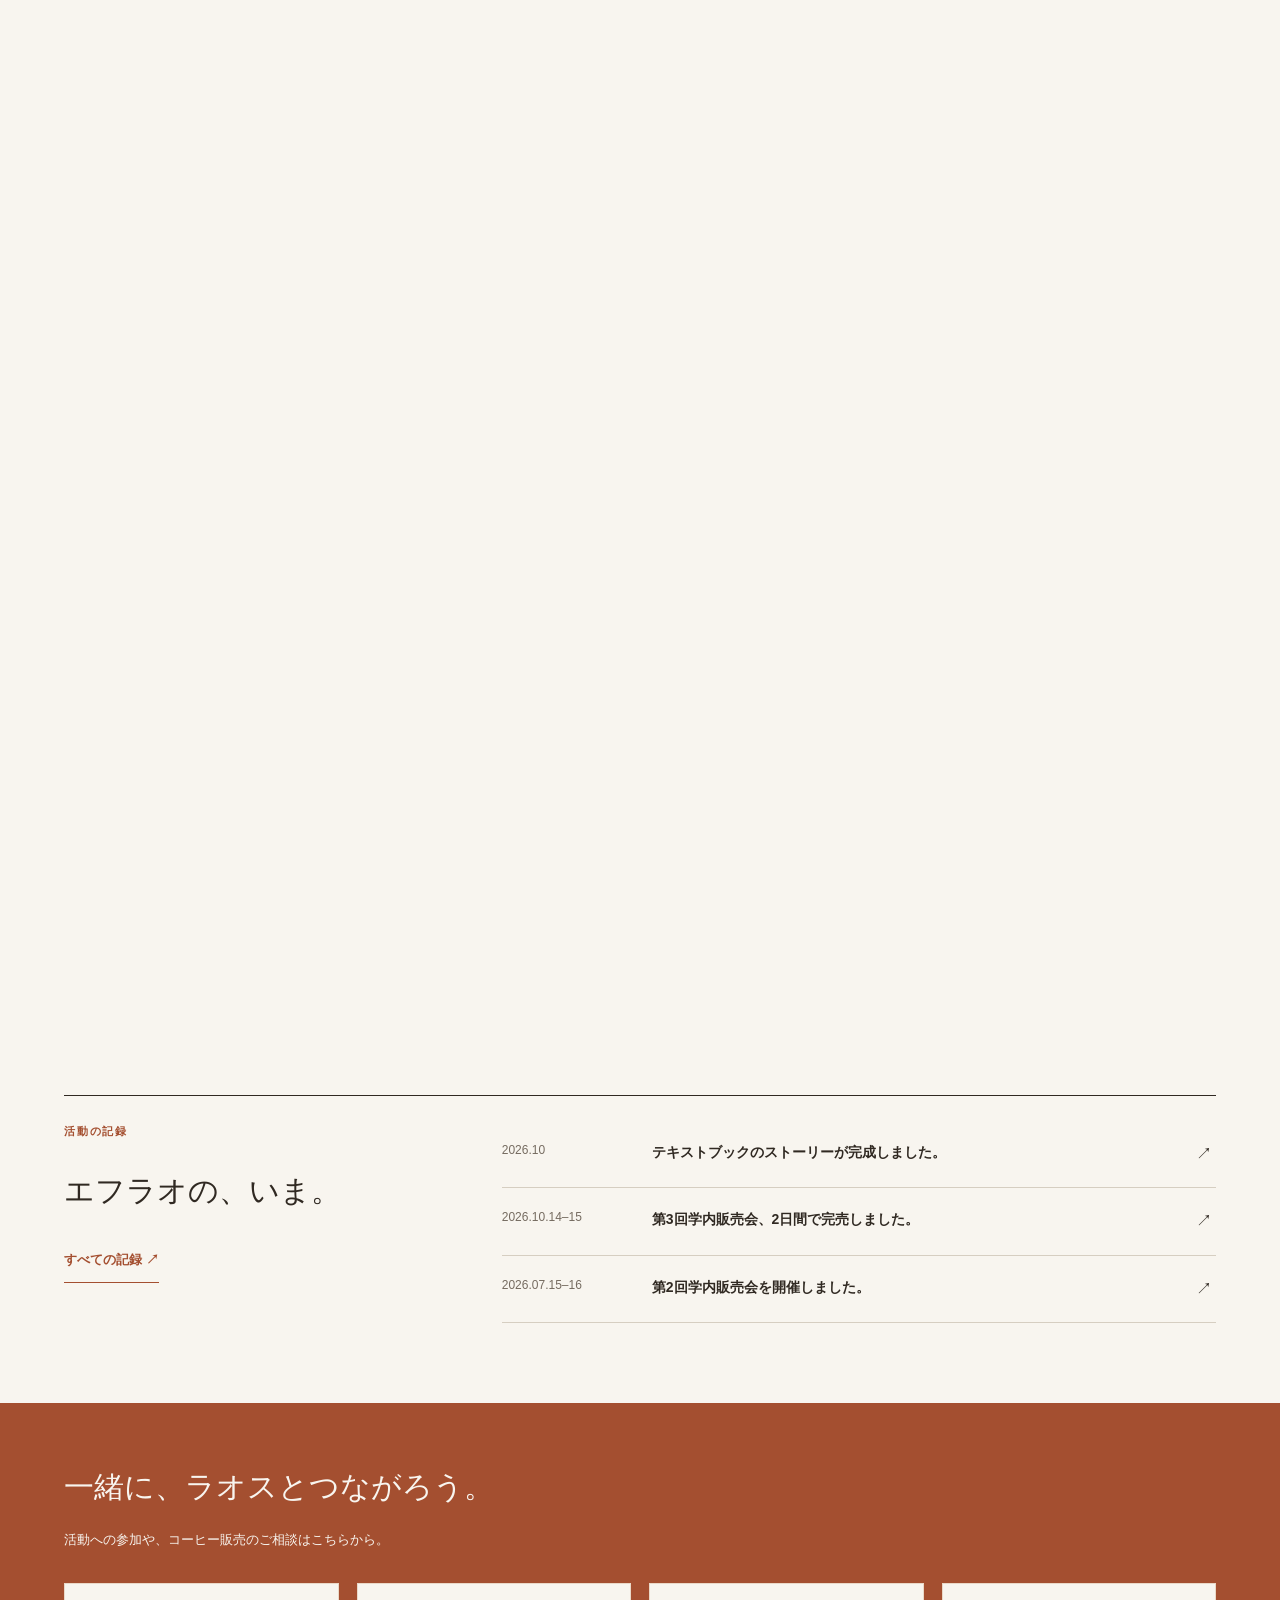
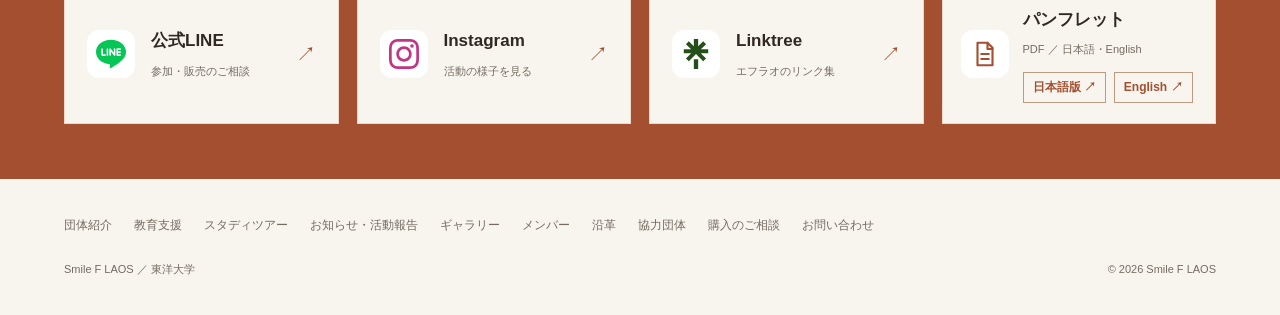
==== commit 06765c0b: "Add Japanese and English brochure links beside Linktree" ====
--- a/index.html
+++ b/index.html
@@ -52,6 +52,7 @@
 <link rel="icon" type="image/png" sizes="48x48" href="assets/images/brand/favicon-48.png">
 <link rel="apple-touch-icon" sizes="180x180" href="assets/images/brand/apple-touch-icon.png">
 <!-- /Sharing metadata -->
+<link rel="stylesheet" href="assets/css/brochures.css?v=20261029">
 </head>
 <body>
 <a class="skip-link" href="#main-content">本文へ移動</a>
@@ -231,7 +232,7 @@
 <h2>一緒に、ラオスとつながろう。</h2>
 <p>活動への参加や、コーヒー販売のご相談はこちらから。</p>
 </div>
-<div class="contact-links"><a class="home-social-link" href="https://lin.ee/xcI0PXX" target="_blank" rel="noopener noreferrer"><span class="social-icon"><svg fill="#06C755" aria-hidden="true" focusable="false" viewBox="0 0 24 24" xmlns="http://www.w3.org/2000/svg"><path d="M19.365 9.863c.349 0 .63.285.63.631 0 .345-.281.63-.63.63H17.61v1.125h1.755c.349 0 .63.283.63.63 0 .344-.281.629-.63.629h-2.386c-.345 0-.627-.285-.627-.629V8.108c0-.345.282-.63.63-.63h2.386c.346 0 .627.285.627.63 0 .349-.281.63-.63.63H17.61v1.125h1.755zm-3.855 3.016c0 .27-.174.51-.432.596-.064.021-.133.031-.199.031-.211 0-.391-.09-.51-.25l-2.443-3.317v2.94c0 .344-.279.629-.631.629-.346 0-.626-.285-.626-.629V8.108c0-.27.173-.51.43-.595.06-.023.136-.033.194-.033.195 0 .375.104.495.254l2.462 3.33V8.108c0-.345.282-.63.63-.63.345 0 .63.285.63.63v4.771zm-5.741 0c0 .344-.282.629-.631.629-.345 0-.627-.285-.627-.629V8.108c0-.345.282-.63.63-.63.346 0 .628.285.628.63v4.771zm-2.466.629H4.917c-.345 0-.63-.285-.63-.629V8.108c0-.345.285-.63.63-.63.348 0 .63.285.63.63v4.141h1.756c.348 0 .629.283.629.63 0 .344-.282.629-.629.629M24 10.314C24 4.943 18.615.572 12 .572S0 4.943 0 10.314c0 4.811 4.27 8.842 10.035 9.608.391.082.923.258 1.058.59.12.301.079.766.038 1.08l-.164 1.02c-.045.301-.24 1.186 1.049.645 1.291-.539 6.916-4.078 9.436-6.975C23.176 14.393 24 12.458 24 10.314"/></svg></span><span class="social-label"><strong>公式LINE</strong><small>参加・販売のご相談</small></span><span class="social-arrow" aria-hidden="true">↗</span></a><a class="home-social-link" href="https://www.instagram.com/smile_f_laos?igsh=MWttajM1NHFvYXE2eQ==" target="_blank" rel="noopener noreferrer"><span class="social-icon"><svg fill="#C13584" aria-hidden="true" focusable="false" viewBox="0 0 24 24" xmlns="http://www.w3.org/2000/svg"><path d="M7.0301.084c-1.2768.0602-2.1487.264-2.911.5634-.7888.3075-1.4575.72-2.1228 1.3877-.6652.6677-1.075 1.3368-1.3802 2.127-.2954.7638-.4956 1.6365-.552 2.914-.0564 1.2775-.0689 1.6882-.0626 4.947.0062 3.2586.0206 3.6671.0825 4.9473.061 1.2765.264 2.1482.5635 2.9107.308.7889.72 1.4573 1.388 2.1228.6679.6655 1.3365 1.0743 2.1285 1.38.7632.295 1.6361.4961 2.9134.552 1.2773.056 1.6884.069 4.9462.0627 3.2578-.0062 3.668-.0207 4.9478-.0814 1.28-.0607 2.147-.2652 2.9098-.5633.7889-.3086 1.4578-.72 2.1228-1.3881.665-.6682 1.0745-1.3378 1.3795-2.1284.2957-.7632.4966-1.636.552-2.9124.056-1.2809.0692-1.6898.063-4.948-.0063-3.2583-.021-3.6668-.0817-4.9465-.0607-1.2797-.264-2.1487-.5633-2.9117-.3084-.7889-.72-1.4568-1.3876-2.1228C21.2982 1.33 20.628.9208 19.8378.6165 19.074.321 18.2017.1197 16.9244.0645 15.6471.0093 15.236-.005 11.977.0014 8.718.0076 8.31.0215 7.0301.0839m.1402 21.6932c-1.17-.0509-1.8053-.2453-2.2287-.408-.5606-.216-.96-.4771-1.3819-.895-.422-.4178-.6811-.8186-.9-1.378-.1644-.4234-.3624-1.058-.4171-2.228-.0595-1.2645-.072-1.6442-.079-4.848-.007-3.2037.0053-3.583.0607-4.848.05-1.169.2456-1.805.408-2.2282.216-.5613.4762-.96.895-1.3816.4188-.4217.8184-.6814 1.3783-.9003.423-.1651 1.0575-.3614 2.227-.4171 1.2655-.06 1.6447-.072 4.848-.079 3.2033-.007 3.5835.005 4.8495.0608 1.169.0508 1.8053.2445 2.228.408.5608.216.96.4754 1.3816.895.4217.4194.6816.8176.9005 1.3787.1653.4217.3617 1.056.4169 2.2263.0602 1.2655.0739 1.645.0796 4.848.0058 3.203-.0055 3.5834-.061 4.848-.051 1.17-.245 1.8055-.408 2.2294-.216.5604-.4763.96-.8954 1.3814-.419.4215-.8181.6811-1.3783.9-.4224.1649-1.0577.3617-2.2262.4174-1.2656.0595-1.6448.072-4.8493.079-3.2045.007-3.5825-.006-4.848-.0608M16.953 5.5864A1.44 1.44 0 1 0 18.39 4.144a1.44 1.44 0 0 0-1.437 1.4424M5.8385 12.012c.0067 3.4032 2.7706 6.1557 6.173 6.1493 3.4026-.0065 6.157-2.7701 6.1506-6.1733-.0065-3.4032-2.771-6.1565-6.174-6.1498-3.403.0067-6.156 2.771-6.1496 6.1738M8 12.0077a4 4 0 1 1 4.008 3.9921A3.9996 3.9996 0 0 1 8 12.0077"/></svg></span><span class="social-label"><strong>Instagram</strong><small>活動の様子を見る</small></span><span class="social-arrow" aria-hidden="true">↗</span></a><a class="home-social-link" href="https://linktr.ee/smileflaos" target="_blank" rel="noopener noreferrer"><span class="social-icon"><svg fill="#254F1A" aria-hidden="true" focusable="false" viewBox="0 0 24 24" xmlns="http://www.w3.org/2000/svg"><path d="m13.73635 5.85251 4.00467-4.11665 2.3248 2.3808-4.20064 4.00466h5.9085v3.30473h-5.9365l4.22865 4.10766-2.3248 2.3338L12.0005 12.099l-5.74052 5.76852-2.3248-2.3248 4.22864-4.10766h-5.9375V8.12132h5.9085L3.93417 4.11666l2.3248-2.3808 4.00468 4.11665V0h3.4727zm-3.4727 10.30614h3.4727V24h-3.4727z"/></svg></span><span class="social-label"><strong>Linktree</strong><small>エフラオのリンク集</small></span><span class="social-arrow" aria-hidden="true">↗</span></a></div>
+<div class="contact-links"><a class="home-social-link" href="https://lin.ee/xcI0PXX" target="_blank" rel="noopener noreferrer"><span class="social-icon"><svg fill="#06C755" aria-hidden="true" focusable="false" viewBox="0 0 24 24" xmlns="http://www.w3.org/2000/svg"><path d="M19.365 9.863c.349 0 .63.285.63.631 0 .345-.281.63-.63.63H17.61v1.125h1.755c.349 0 .63.283.63.63 0 .344-.281.629-.63.629h-2.386c-.345 0-.627-.285-.627-.629V8.108c0-.345.282-.63.63-.63h2.386c.346 0 .627.285.627.63 0 .349-.281.63-.63.63H17.61v1.125h1.755zm-3.855 3.016c0 .27-.174.51-.432.596-.064.021-.133.031-.199.031-.211 0-.391-.09-.51-.25l-2.443-3.317v2.94c0 .344-.279.629-.631.629-.346 0-.626-.285-.626-.629V8.108c0-.27.173-.51.43-.595.06-.023.136-.033.194-.033.195 0 .375.104.495.254l2.462 3.33V8.108c0-.345.282-.63.63-.63.345 0 .63.285.63.63v4.771zm-5.741 0c0 .344-.282.629-.631.629-.345 0-.627-.285-.627-.629V8.108c0-.345.282-.63.63-.63.346 0 .628.285.628.63v4.771zm-2.466.629H4.917c-.345 0-.63-.285-.63-.629V8.108c0-.345.285-.63.63-.63.348 0 .63.285.63.63v4.141h1.756c.348 0 .629.283.629.63 0 .344-.282.629-.629.629M24 10.314C24 4.943 18.615.572 12 .572S0 4.943 0 10.314c0 4.811 4.27 8.842 10.035 9.608.391.082.923.258 1.058.59.12.301.079.766.038 1.08l-.164 1.02c-.045.301-.24 1.186 1.049.645 1.291-.539 6.916-4.078 9.436-6.975C23.176 14.393 24 12.458 24 10.314"/></svg></span><span class="social-label"><strong>公式LINE</strong><small>参加・販売のご相談</small></span><span class="social-arrow" aria-hidden="true">↗</span></a><a class="home-social-link" href="https://www.instagram.com/smile_f_laos?igsh=MWttajM1NHFvYXE2eQ==" target="_blank" rel="noopener noreferrer"><span class="social-icon"><svg fill="#C13584" aria-hidden="true" focusable="false" viewBox="0 0 24 24" xmlns="http://www.w3.org/2000/svg"><path d="M7.0301.084c-1.2768.0602-2.1487.264-2.911.5634-.7888.3075-1.4575.72-2.1228 1.3877-.6652.6677-1.075 1.3368-1.3802 2.127-.2954.7638-.4956 1.6365-.552 2.914-.0564 1.2775-.0689 1.6882-.0626 4.947.0062 3.2586.0206 3.6671.0825 4.9473.061 1.2765.264 2.1482.5635 2.9107.308.7889.72 1.4573 1.388 2.1228.6679.6655 1.3365 1.0743 2.1285 1.38.7632.295 1.6361.4961 2.9134.552 1.2773.056 1.6884.069 4.9462.0627 3.2578-.0062 3.668-.0207 4.9478-.0814 1.28-.0607 2.147-.2652 2.9098-.5633.7889-.3086 1.4578-.72 2.1228-1.3881.665-.6682 1.0745-1.3378 1.3795-2.1284.2957-.7632.4966-1.636.552-2.9124.056-1.2809.0692-1.6898.063-4.948-.0063-3.2583-.021-3.6668-.0817-4.9465-.0607-1.2797-.264-2.1487-.5633-2.9117-.3084-.7889-.72-1.4568-1.3876-2.1228C21.2982 1.33 20.628.9208 19.8378.6165 19.074.321 18.2017.1197 16.9244.0645 15.6471.0093 15.236-.005 11.977.0014 8.718.0076 8.31.0215 7.0301.0839m.1402 21.6932c-1.17-.0509-1.8053-.2453-2.2287-.408-.5606-.216-.96-.4771-1.3819-.895-.422-.4178-.6811-.8186-.9-1.378-.1644-.4234-.3624-1.058-.4171-2.228-.0595-1.2645-.072-1.6442-.079-4.848-.007-3.2037.0053-3.583.0607-4.848.05-1.169.2456-1.805.408-2.2282.216-.5613.4762-.96.895-1.3816.4188-.4217.8184-.6814 1.3783-.9003.423-.1651 1.0575-.3614 2.227-.4171 1.2655-.06 1.6447-.072 4.848-.079 3.2033-.007 3.5835.005 4.8495.0608 1.169.0508 1.8053.2445 2.228.408.5608.216.96.4754 1.3816.895.4217.4194.6816.8176.9005 1.3787.1653.4217.3617 1.056.4169 2.2263.0602 1.2655.0739 1.645.0796 4.848.0058 3.203-.0055 3.5834-.061 4.848-.051 1.17-.245 1.8055-.408 2.2294-.216.5604-.4763.96-.8954 1.3814-.419.4215-.8181.6811-1.3783.9-.4224.1649-1.0577.3617-2.2262.4174-1.2656.0595-1.6448.072-4.8493.079-3.2045.007-3.5825-.006-4.848-.0608M16.953 5.5864A1.44 1.44 0 1 0 18.39 4.144a1.44 1.44 0 0 0-1.437 1.4424M5.8385 12.012c.0067 3.4032 2.7706 6.1557 6.173 6.1493 3.4026-.0065 6.157-2.7701 6.1506-6.1733-.0065-3.4032-2.771-6.1565-6.174-6.1498-3.403.0067-6.156 2.771-6.1496 6.1738M8 12.0077a4 4 0 1 1 4.008 3.9921A3.9996 3.9996 0 0 1 8 12.0077"/></svg></span><span class="social-label"><strong>Instagram</strong><small>活動の様子を見る</small></span><span class="social-arrow" aria-hidden="true">↗</span></a><a class="home-social-link" href="https://linktr.ee/smileflaos" target="_blank" rel="noopener noreferrer"><span class="social-icon"><svg fill="#254F1A" aria-hidden="true" focusable="false" viewBox="0 0 24 24" xmlns="http://www.w3.org/2000/svg"><path d="m13.73635 5.85251 4.00467-4.11665 2.3248 2.3808-4.20064 4.00466h5.9085v3.30473h-5.9365l4.22865 4.10766-2.3248 2.3338L12.0005 12.099l-5.74052 5.76852-2.3248-2.3248 4.22864-4.10766h-5.9375V8.12132h5.9085L3.93417 4.11666l2.3248-2.3808 4.00468 4.11665V0h3.4727zm-3.4727 10.30614h3.4727V24h-3.4727z"/></svg></span><span class="social-label"><strong>Linktree</strong><small>エフラオのリンク集</small></span><span class="social-arrow" aria-hidden="true">↗</span></a><div class="home-brochure-card"><span class="social-icon brochure-icon"><svg viewBox="0 0 24 24" fill="none" stroke="currentColor" stroke-width="1.7" stroke-linecap="round" stroke-linejoin="round" aria-hidden="true" focusable="false"><path d="M6 3h8l4 4v14H6z"/><path d="M14 3v5h4M9 12h6M9 16h6"/></svg></span><div class="brochure-card-body"><strong>パンフレット</strong><small>PDF ／ 日本語・English</small><div class="brochure-language-links"><a href="assets/documents/brochure-ja.pdf" target="_blank" rel="noopener noreferrer" hreflang="ja" aria-label="日本語版パンフレット PDFを新しいタブで開く">日本語版 ↗</a><a href="assets/documents/brochure-en.pdf" target="_blank" rel="noopener noreferrer" hreflang="en" lang="en" aria-label="English brochure PDF, opens in a new tab">English ↗</a></div></div></div></div>
 </section>
 <footer class="wrap">
 <nav class="footer-nav" aria-label="サイト内のページ">
--- a/assets/css/brochures.css
+++ b/assets/css/brochures.css
@@ -0,0 +1,15 @@
+/* Brochure links beside the social cards on home and contact pages. */
+.home-contact .contact-links,.contact-options{grid-template-columns:repeat(4,minmax(0,1fr))}
+.home-brochure-card{display:flex;align-items:center;gap:14px;background:var(--paper);border:1px solid #ead9c8;padding:20px 18px;min-width:0}
+.brochure-icon{color:var(--rust)}
+.brochure-card-body{min-width:0}
+.brochure-card-body>strong{display:block;font-size:17px;font-weight:700;color:var(--ink)}
+.brochure-card-body>small{display:block;font-size:11px;color:var(--muted);margin-top:3px}
+.contact-brochure-card{border-top:2px solid var(--rust);background:#eee5d8;padding:24px;min-width:0}
+.contact-brochure-card p{font-size:12px;margin:12px 0 0}
+.brochure-language-links{display:flex;flex-wrap:wrap;gap:8px;margin-top:12px}
+.brochure-language-links a,.contact-options .brochure-language-links a{display:inline-flex;align-items:center;border:1px solid #bc9b83;background:transparent;padding:5px 9px;font-size:12px;font-weight:700;color:var(--rust);line-height:1.6;text-decoration:none}
+.brochure-language-links a:hover{background:#fff;text-decoration:underline;text-underline-offset:3px}
+.home-contact .brochure-language-links a:focus-visible,.brochure-language-links a:focus-visible{outline:2px solid var(--rust);outline-offset:3px}
+@media(max-width:1050px){.home-contact .contact-links,.contact-options{grid-template-columns:repeat(2,minmax(0,1fr))}}
+@media(max-width:760px){.home-contact .contact-links,.contact-options{grid-template-columns:1fr}.home-brochure-card{padding:15px 18px;gap:16px}}
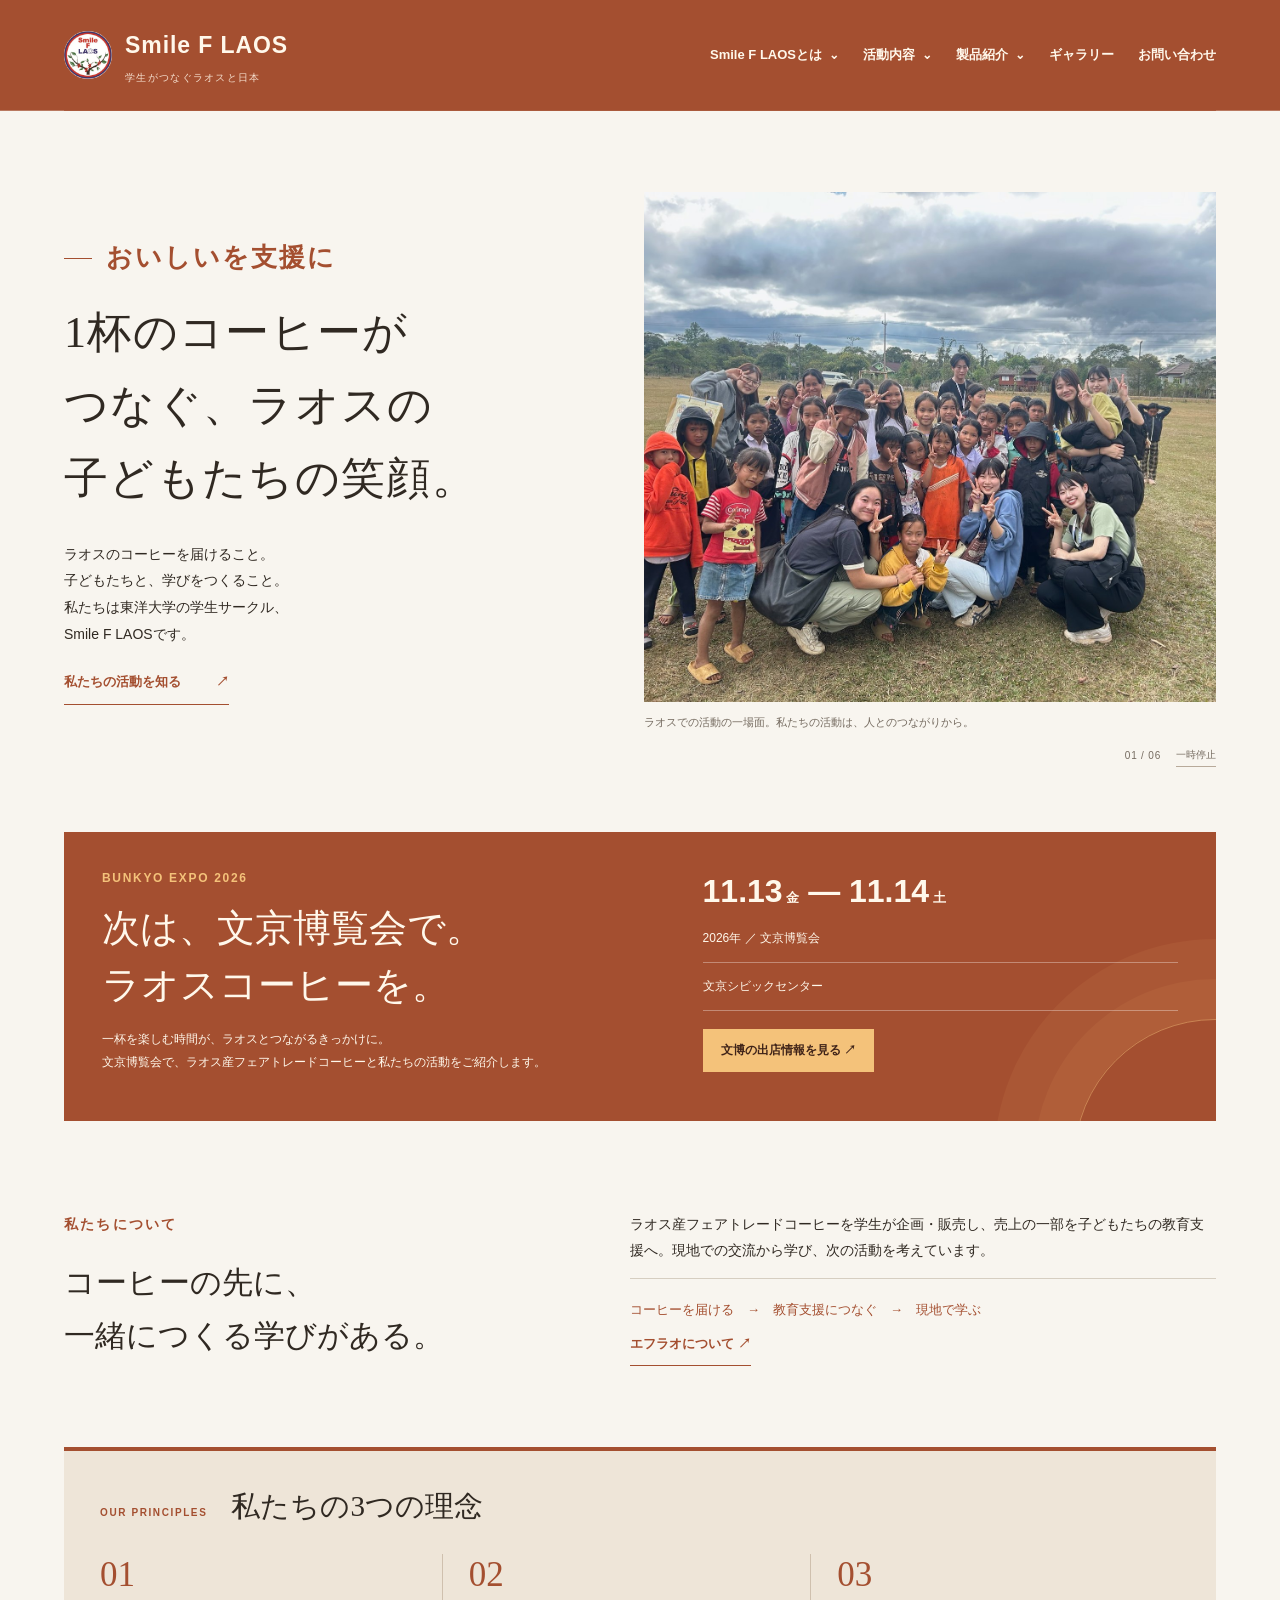
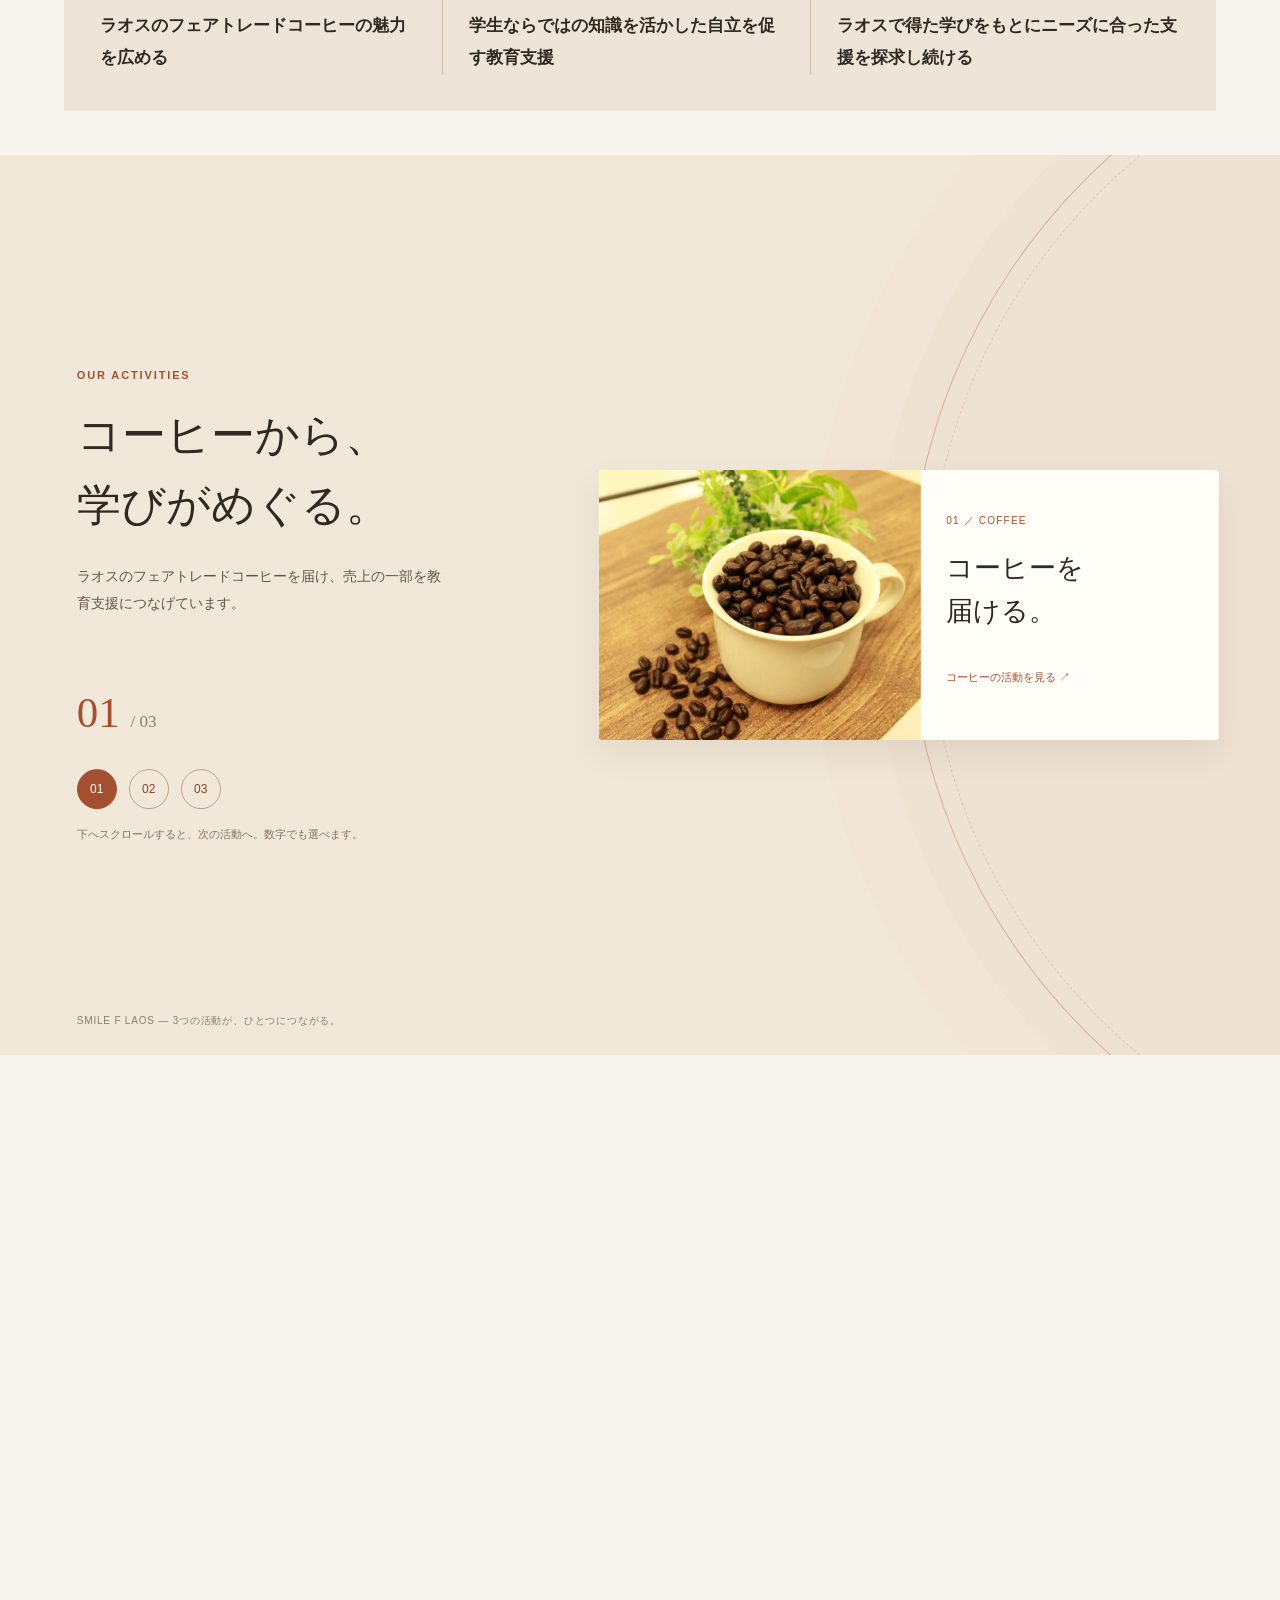
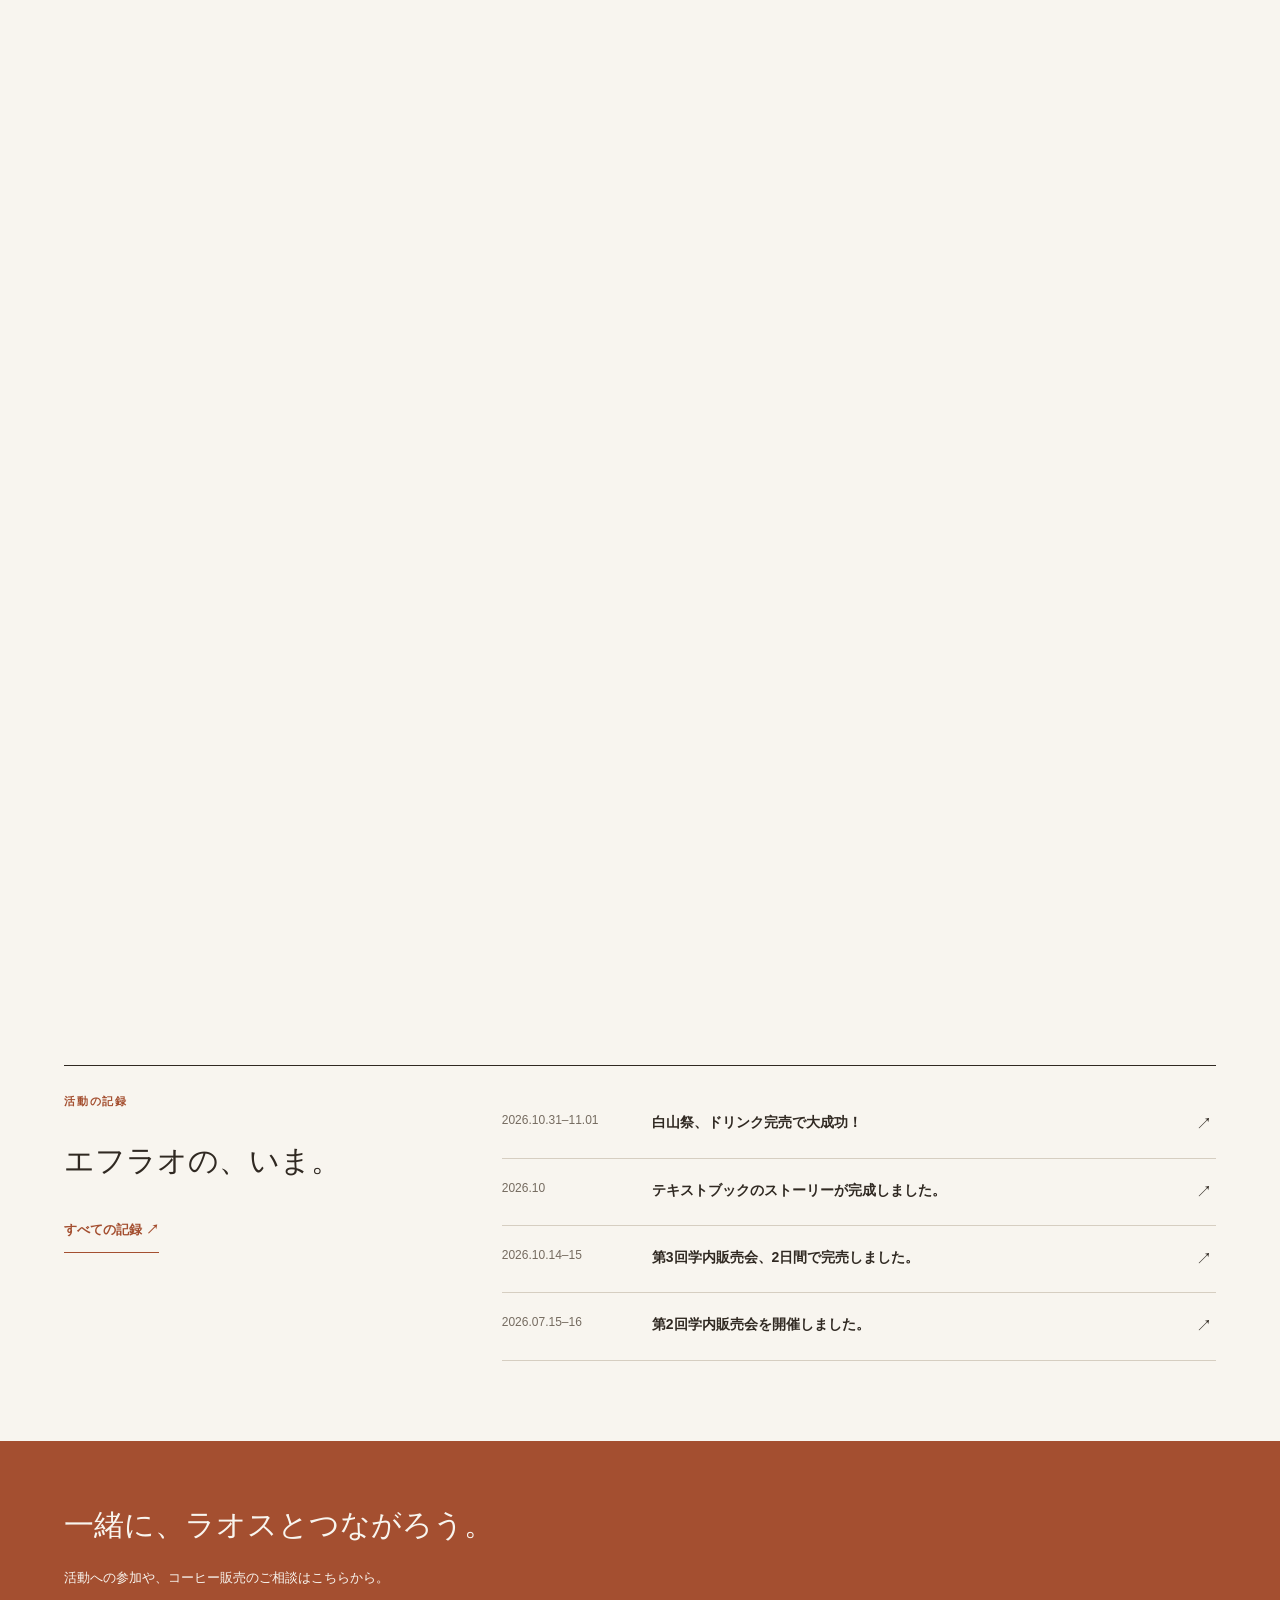
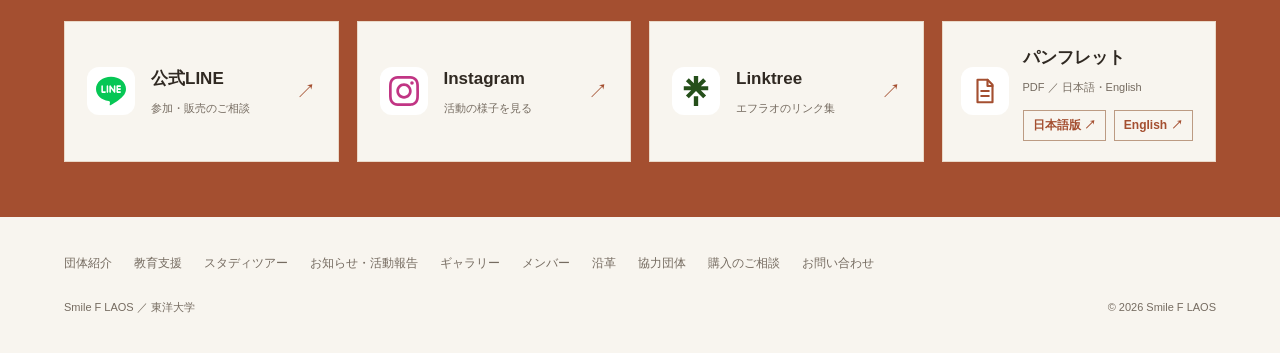
==== commit 12bd8141: "Promote Bunkyo Expo and report Hakusan drink sellout" ====
--- a/index.html
+++ b/index.html
@@ -3,6 +3,7 @@
 <head>
 <meta charset="utf-8">
 <meta name="viewport" content="width=device-width,initial-scale=1">
+<meta name="google-site-verification" content="qz1QUXZGfkcSmVloO7JTEiIBvDnVyZb9ipz7nQI5zkU">
 <title>Smile F LAOS（エフラオ）｜ラオスと日本をつなぐ東洋大学学生サークル</title>
 <meta name="description" content="学生がつなぐラオスと日本。ラオス産フェアトレードコーヒーの販売、教育支援、スタディツアーに取り組む東洋大学の学生サークルです。活動紹介や販売情報、写真をご覧いただけます。">
 <script src="assets/js/page-start.js"></script>
@@ -123,16 +124,16 @@
 </section>
 <section class="festival-v2" aria-labelledby="festival-title">
 <div>
-<p class="festival-kicker">HAKUSAN FESTIVAL 2026</p>
-<h2 id="festival-title">白山祭で、<br>ラオスコーヒーを。</h2>
-<p>一杯を楽しむ時間が、ラオスとつながるきっかけに。<br>コーヒーと、お持ち帰り用の豆/粉・ドリップパックをご用意します。</p>
-</div>
-<div>
-<div class="festival-date">10.31<small> 土</small> — 11.01<small> 日</small>
-</div>
-<p>2026年 ／ 両日 10:00–18:00</p>
-<div class="festival-places">東洋大学 白山キャンパス 1号館5階<br>販売 <strong>1505</strong> 教室　／　イートイン <strong>1511</strong> 教室</div>
-<a class="festival-cta" href="news.html#hakusan2026">出店情報・メニューを見る ↗</a>
+<p class="festival-kicker">BUNKYO EXPO 2026</p>
+<h2 id="festival-title">次は、文京博覧会で。<br>ラオスコーヒーを。</h2>
+<p>一杯を楽しむ時間が、ラオスとつながるきっかけに。<br>文京博覧会で、ラオス産フェアトレードコーヒーと私たちの活動をご紹介します。</p>
+</div>
+<div>
+<div class="festival-date">11.13<small> 金</small> — 11.14<small> 土</small>
+</div>
+<p>2026年 ／ 文京博覧会</p>
+<div class="festival-places">文京シビックセンター</div>
+<a class="festival-cta" href="news.html#bunkyo-2026">文博の出店情報を見る ↗</a>
 </div>
 </section>
 <section class="intro" id="about">
@@ -208,6 +209,7 @@
 <a class="textlink" href="news.html">すべての記録 ↗</a>
 </div>
 <ul class="entries">
+<li><time>2026.10.31–11.01</time><a href="news.html#hakusan2026">白山祭、ドリンク完売で大成功！</a><span>↗</span></li>
 <li>
 <time>2026.10</time>
 <a href="news.html#education-plan">テキストブックのストーリーが完成しました。</a>
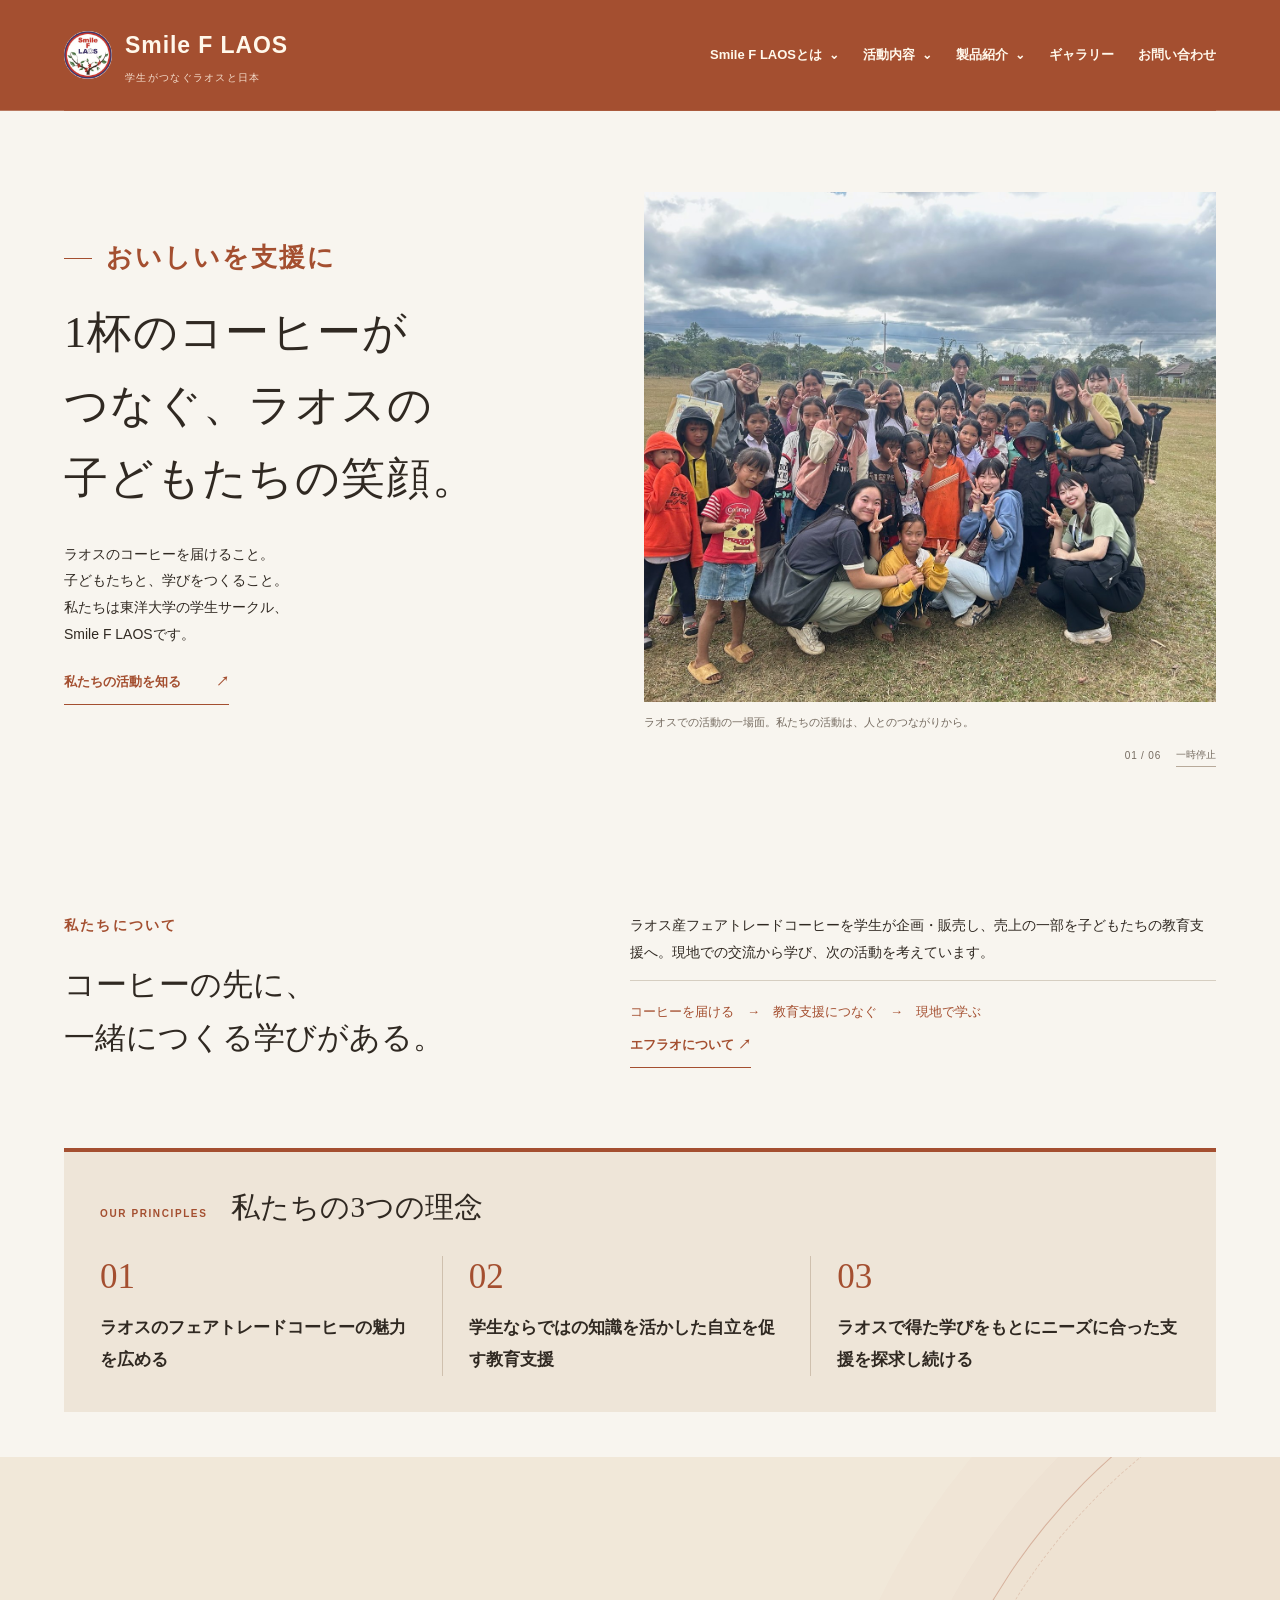
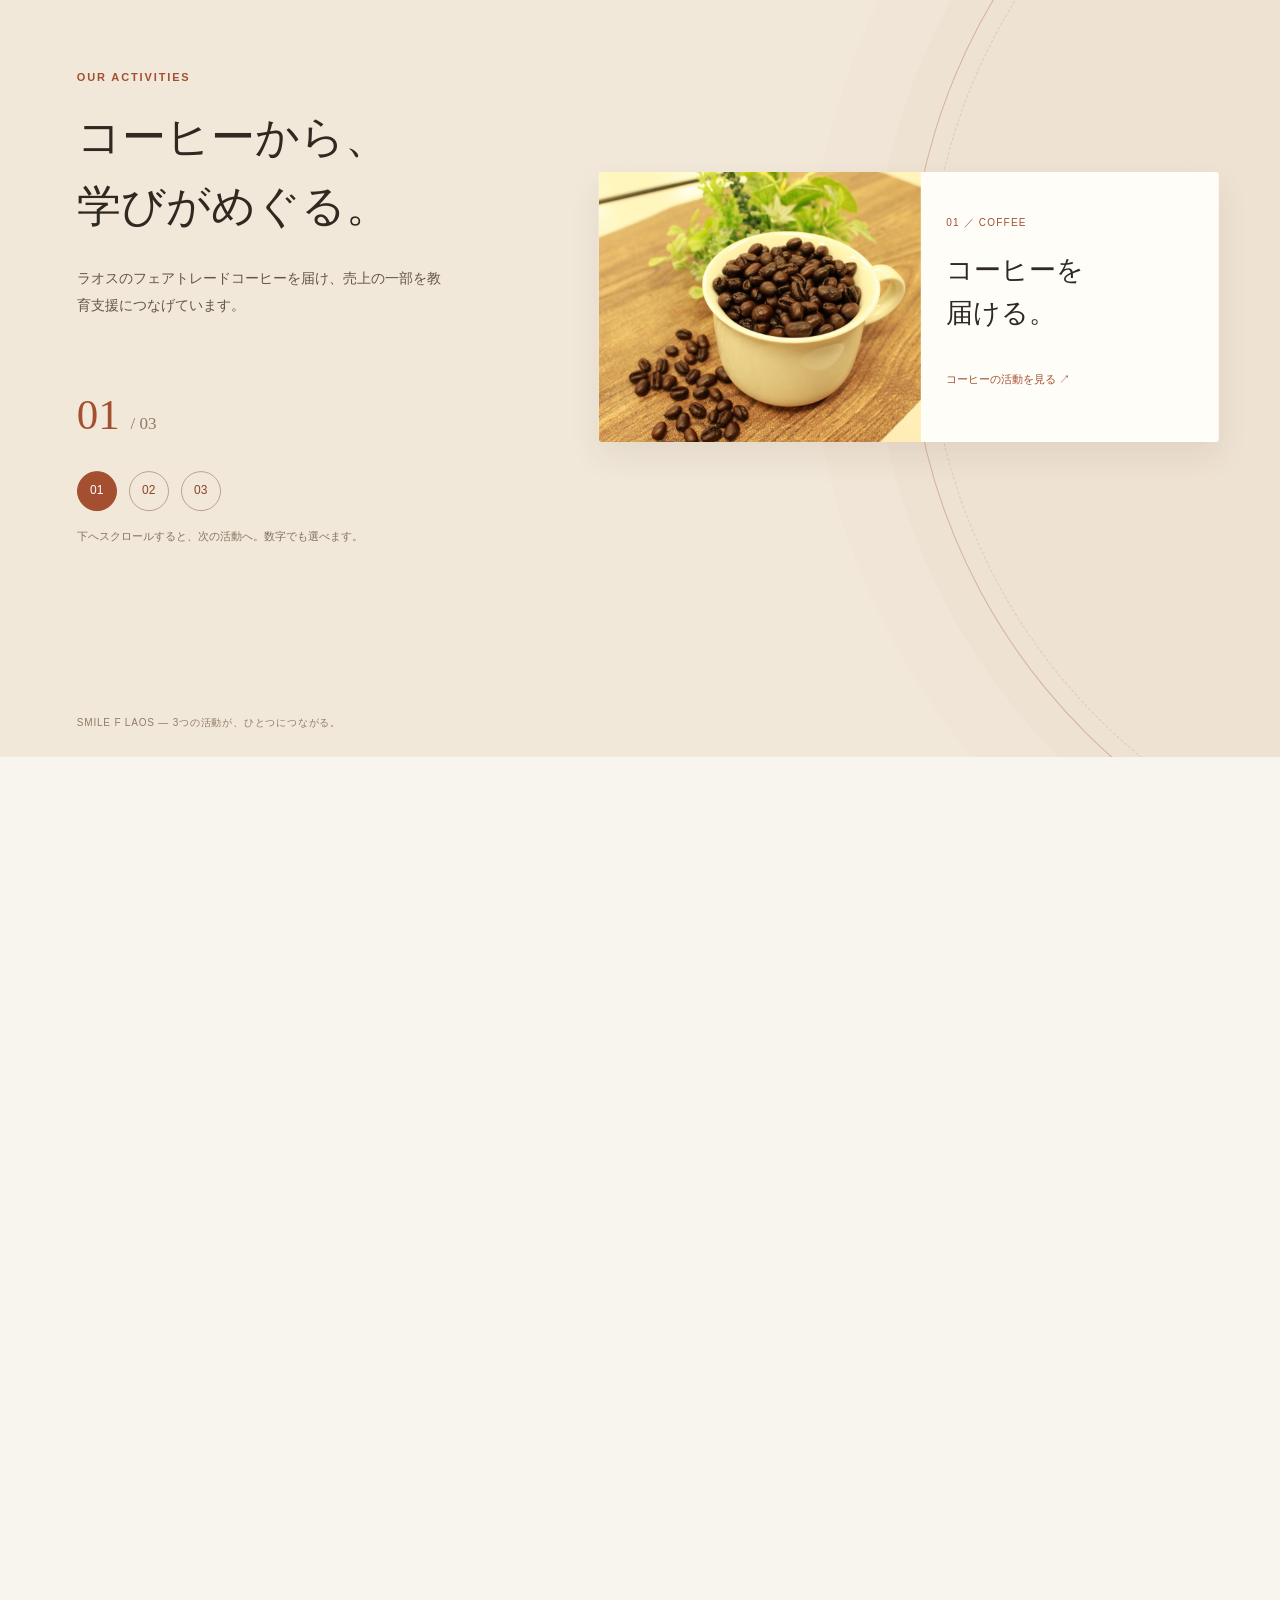
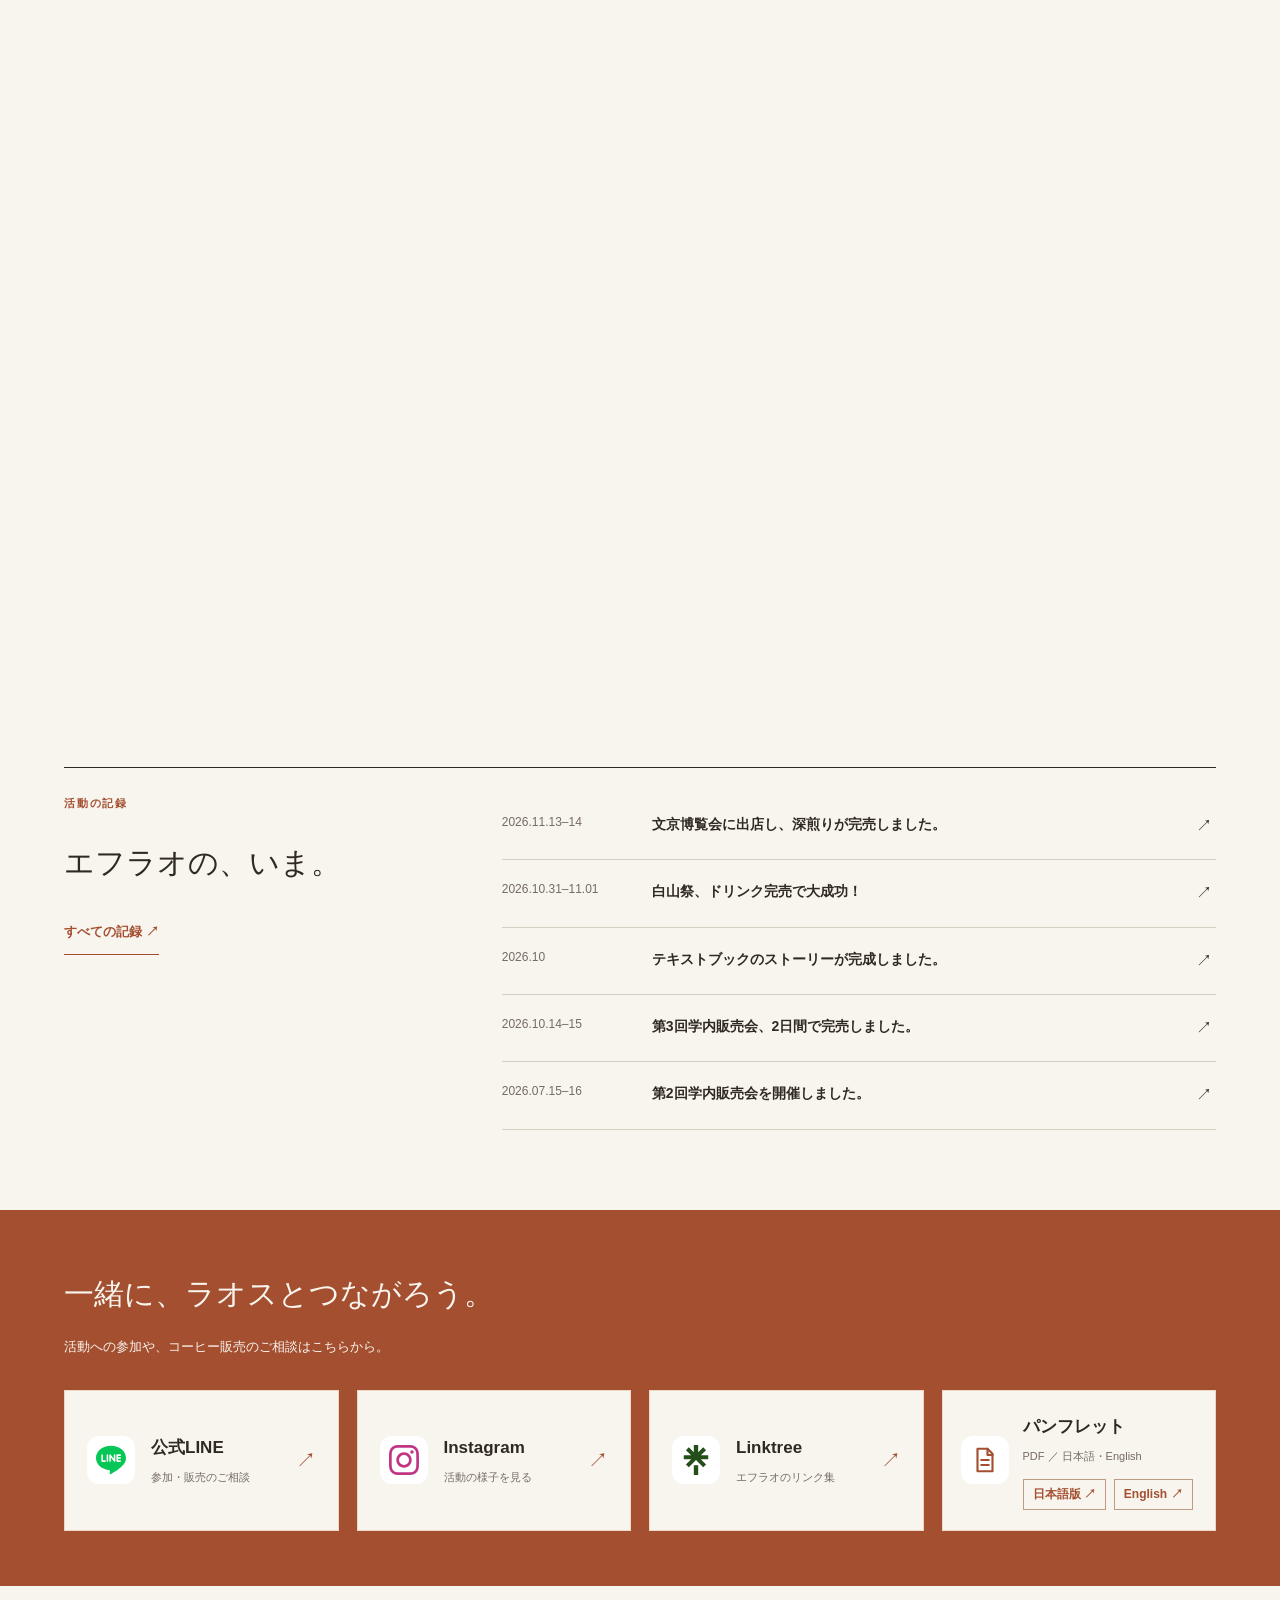
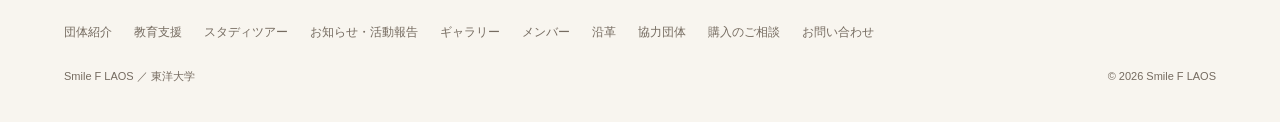
==== commit cfa51f1d: "End Bunkyo promotion and report dark roast sellout" ====
--- a/index.html
+++ b/index.html
@@ -122,20 +122,6 @@
 </div>
 </figure>
 </section>
-<section class="festival-v2" aria-labelledby="festival-title">
-<div>
-<p class="festival-kicker">BUNKYO EXPO 2026</p>
-<h2 id="festival-title">次は、文京博覧会で。<br>ラオスコーヒーを。</h2>
-<p>一杯を楽しむ時間が、ラオスとつながるきっかけに。<br>文京博覧会で、ラオス産フェアトレードコーヒーと私たちの活動をご紹介します。</p>
-</div>
-<div>
-<div class="festival-date">11.13<small> 金</small> — 11.14<small> 土</small>
-</div>
-<p>2026年 ／ 文京博覧会</p>
-<div class="festival-places">文京シビックセンター</div>
-<a class="festival-cta" href="news.html#bunkyo-2026">文博の出店情報を見る ↗</a>
-</div>
-</section>
 <section class="intro" id="about">
 <div>
 <p class="eyebrow">私たちについて</p>
@@ -209,6 +195,7 @@
 <a class="textlink" href="news.html">すべての記録 ↗</a>
 </div>
 <ul class="entries">
+<li><time>2026.11.13–14</time><a href="news.html#bunkyo-2026">文京博覧会に出店し、深煎りが完売しました。</a><span>↗</span></li>
 <li><time>2026.10.31–11.01</time><a href="news.html#hakusan2026">白山祭、ドリンク完売で大成功！</a><span>↗</span></li>
 <li>
 <time>2026.10</time>
